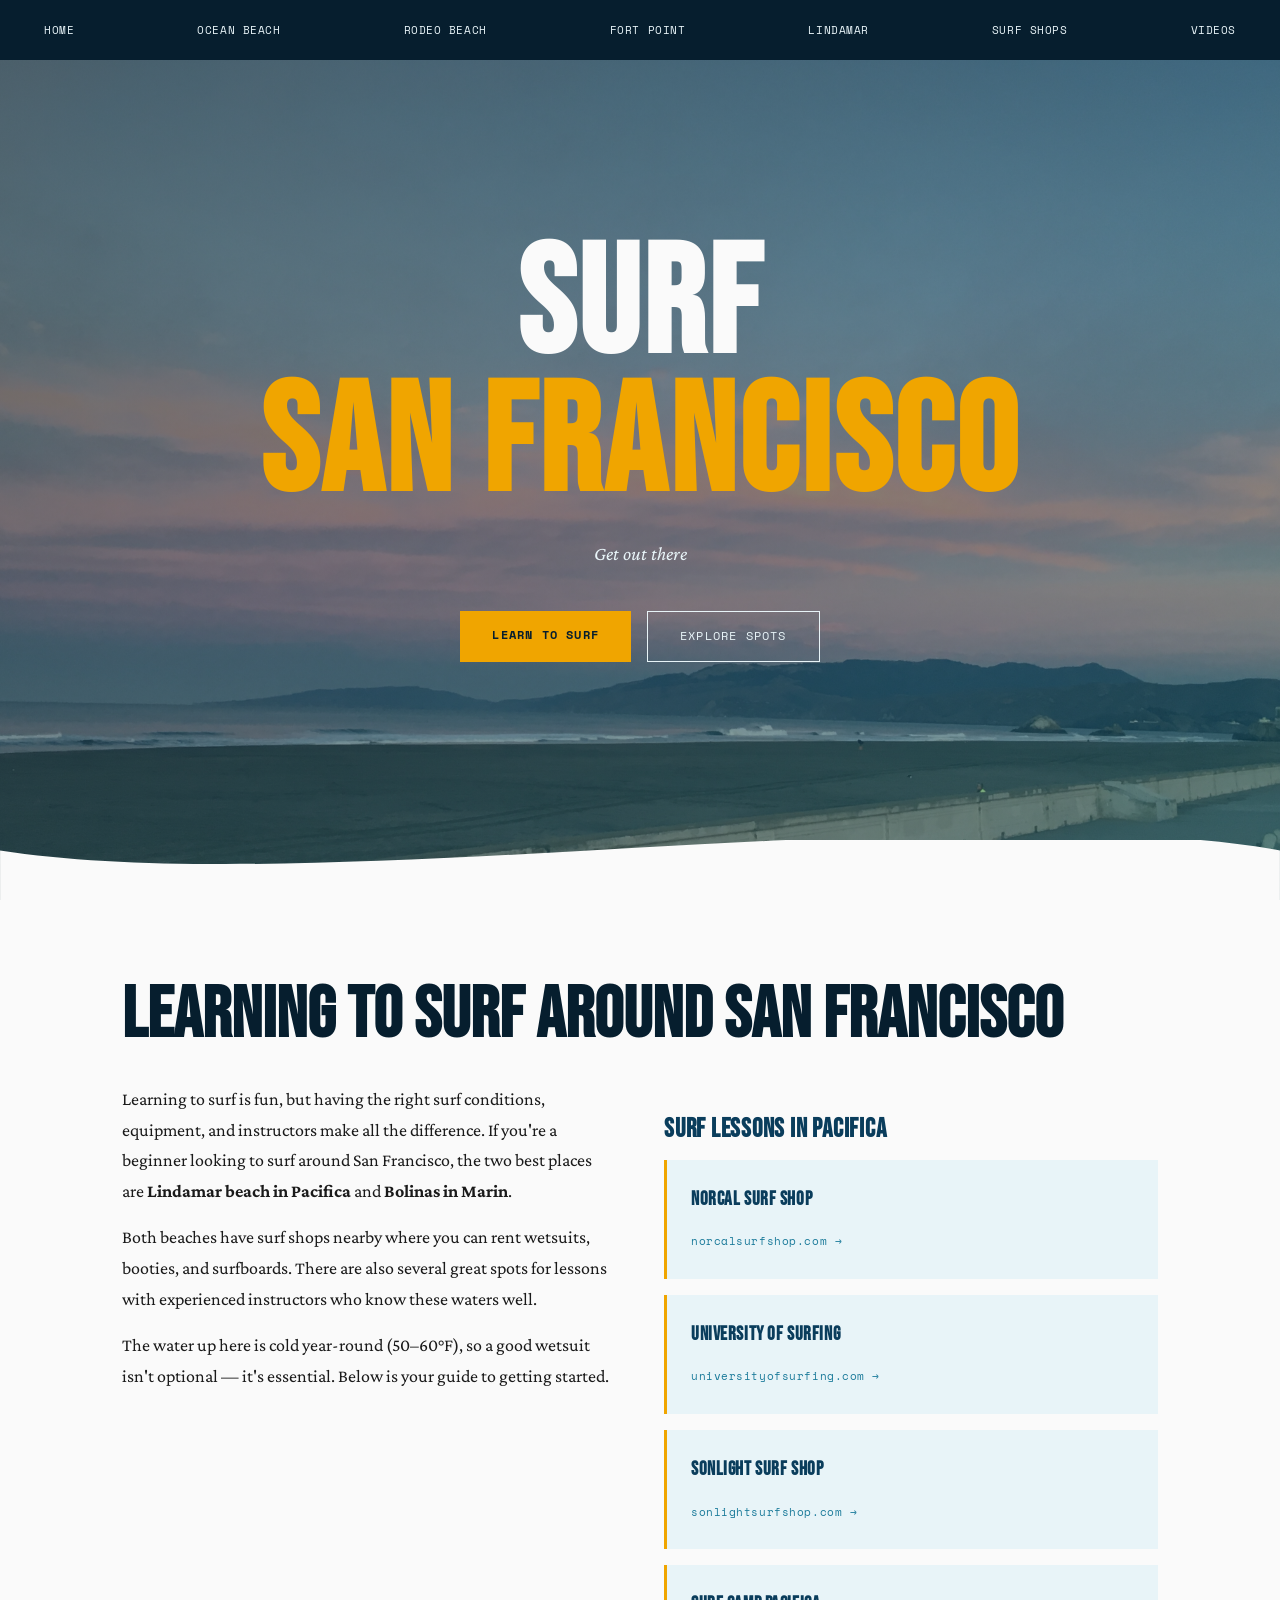
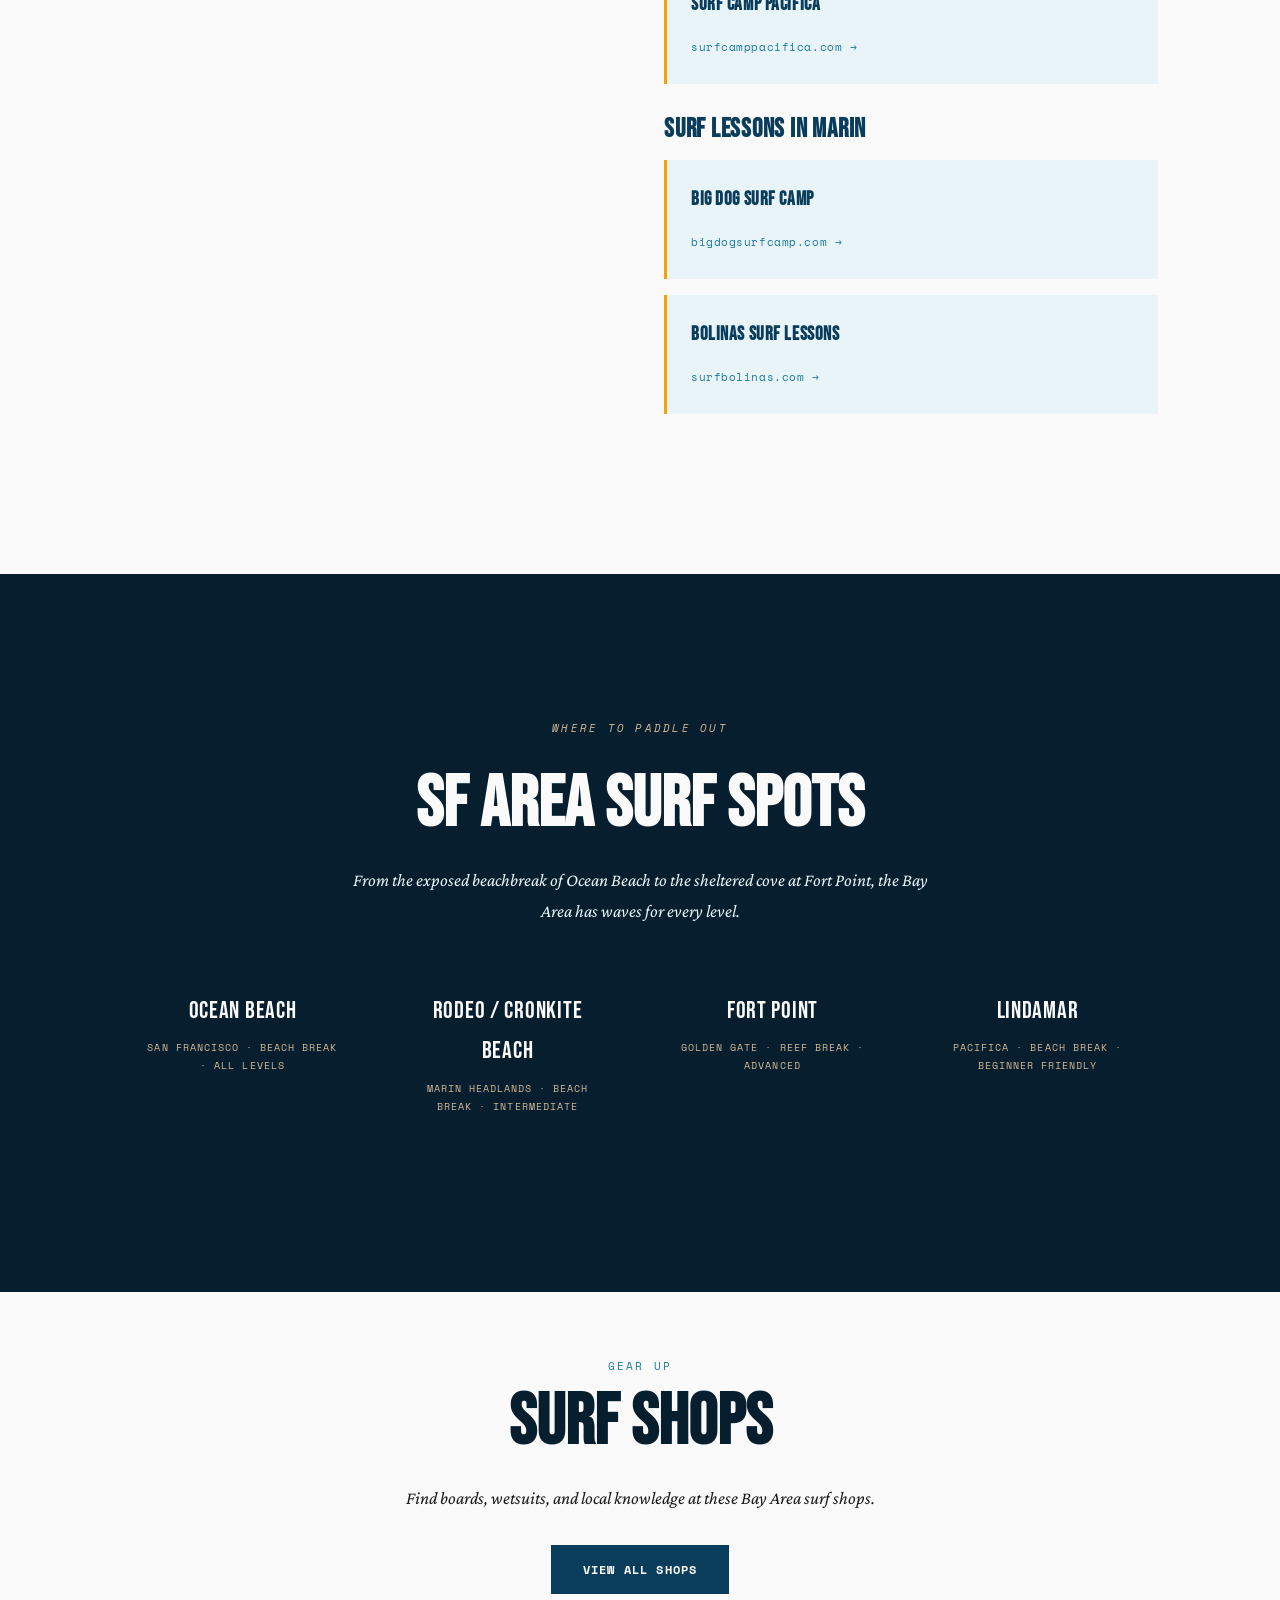
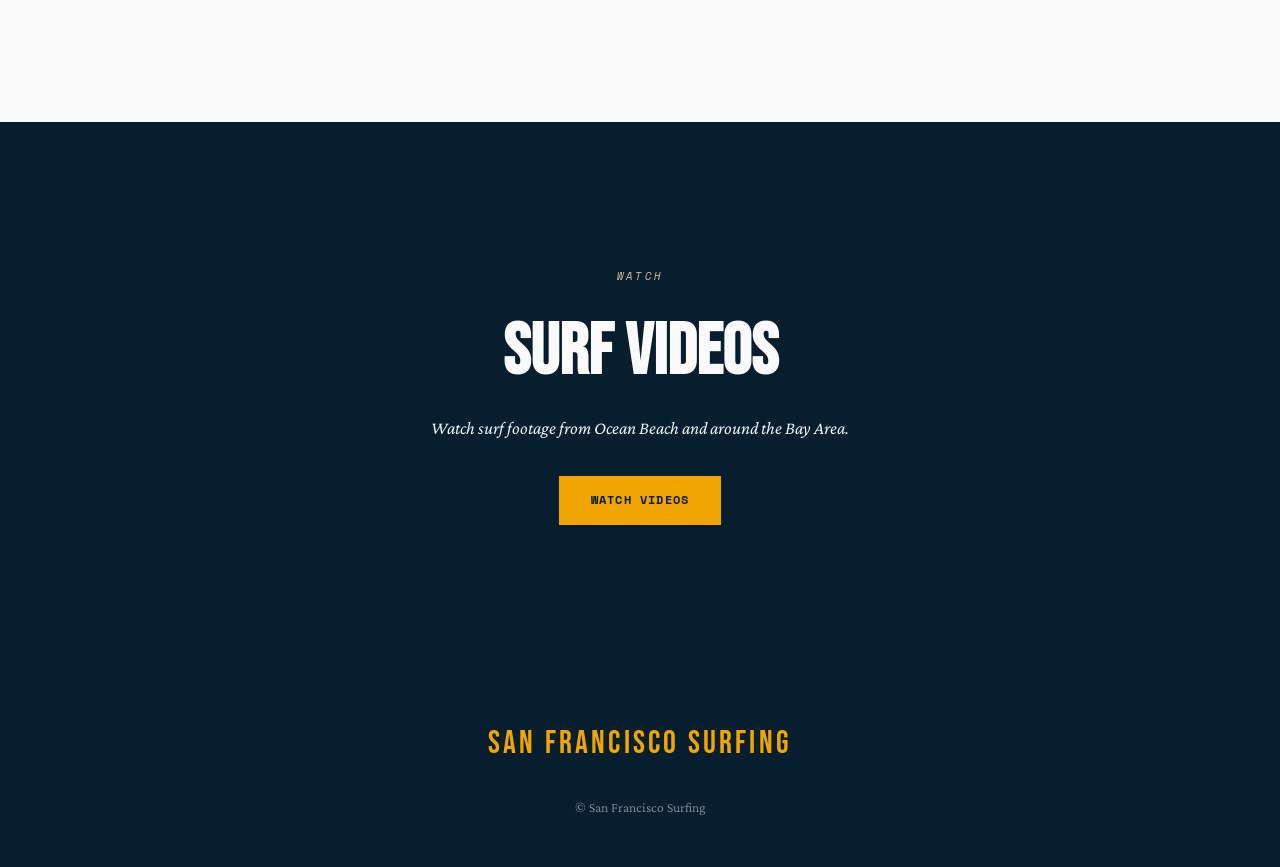
==== index.html @ fac8bc47 "bust cache on layout.js" ====
<!DOCTYPE html>
<html lang="en">
<head>
  <meta charset="UTF-8">
  <meta name="viewport" content="width=device-width, initial-scale=1.0">
  <title>San Francisco Surfing</title>
  <meta name="description" content="Your guide to surfing in and around San Francisco — surf spots, lessons, shops, and more.">
  <link rel="stylesheet" href="css/styles.css">
</head>
<body>

<div id="nav-placeholder"></div>

<!-- HERO -->
<div class="hero">
  <h1>Surf<br><span>San Francisco</span></h1>
  <p>Get out there</p>
  <div class="hero-cta">
    <a href="#learn" class="btn btn-primary">Learn To Surf</a>
    <a href="#spots" class="btn btn-outline">Explore Spots</a>
  </div>
</div>

<!-- LEARN TO SURF -->
<section id="learn">
  <h2>Learning To Surf Around San Francisco</h2>
  <div class="learn-grid">
    <div class="learn-text">
      <p>Learning to surf is fun, but having the right surf conditions, equipment, and instructors make all the difference. If you're a beginner looking to surf around San Francisco, the two best places are <strong>Lindamar beach in Pacifica</strong> and <strong>Bolinas in Marin</strong>.</p>
      <p>Both beaches have surf shops nearby where you can rent wetsuits, booties, and surfboards. There are also several great spots for lessons with experienced instructors who know these waters well.</p>
      <p>The water up here is cold year-round (50–60°F), so a good wetsuit isn't optional — it's essential. Below is your guide to getting started.</p>
    </div>

    <div>
      <h3>Surf Lessons in Pacifica</h3>

      <div class="lesson-block">
        <h3>NorCal Surf Shop</h3>
        <a href="http://norcalsurfshop.com/surf/lessons/" target="_blank">norcalsurfshop.com →</a>
      </div>

      <div class="lesson-block">
        <h3>University of Surfing</h3>
        <a href="http://universityofsurfing.com" target="_blank">universityofsurfing.com →</a>
      </div>

      <div class="lesson-block">
        <h3>Sonlight Surf Shop</h3>
        <a href="http://sonlightsurfshop.com/" target="_blank">sonlightsurfshop.com →</a>
      </div>

      <div class="lesson-block">
        <h3>Surf Camp Pacifica</h3>
        <a href="https://surfcamppacifica.com/" target="_blank">surfcamppacifica.com →</a>
      </div>

      <h3>Surf Lessons in Marin</h3>

      <div class="lesson-block">
        <h3>Big Dog Surf Camp</h3>
        <a href="http://www.bigdogsurfcamp.com/lessons/" target="_blank">bigdogsurfcamp.com →</a>
      </div>

      <div class="lesson-block">
        <h3>Bolinas Surf Lessons</h3>
        <a href="https://www.surfbolinas.com/lessons.html" target="_blank">surfbolinas.com →</a>
      </div>
    </div>
  </div>
</section>

<!-- SURF SPOTS -->
<div class="band" id="spots">
  <section>
    <p class="section-label" style="color: var(--sand);">Where To Paddle Out</p>
    <h2>SF Area Surf Spots</h2>
    <p>From the exposed beachbreak of Ocean Beach to the sheltered cove at Fort Point, the Bay Area has waves for every level.</p>
    <div class="spots-grid">
      <a href="ocean-beach.html" class="spot-card">
        <div class="spot-name">Ocean Beach</div>
        <div class="spot-meta">San Francisco · Beach Break · All Levels</div>
      </a>
      <a href="cronkite-rodeo-beach.html" class="spot-card">
        <div class="spot-name">Rodeo / Cronkite Beach</div>
        <div class="spot-meta">Marin Headlands · Beach Break · Intermediate</div>
      </a>
      <a href="ft-point.html" class="spot-card">
        <div class="spot-name">Fort Point</div>
        <div class="spot-meta">Golden Gate · Reef Break · Advanced</div>
      </a>
      <a href="lindamar.html" class="spot-card">
        <div class="spot-name">Lindamar</div>
        <div class="spot-meta">Pacifica · Beach Break · Beginner Friendly</div>
      </a>
    </div>
  </section>
</div>

<!-- SHOPS CTA -->
<section style="text-align:center; padding: 4rem 2rem;">
  <p class="section-label">Gear Up</p>
  <h2>Surf Shops</h2>
  <p style="max-width: 500px; margin: 0 auto 2rem; font-style: italic;">Find boards, wetsuits, and local knowledge at these Bay Area surf shops.</p>
  <a href="surf-shops.html" class="btn btn-primary" style="background: var(--ocean); color: white;">View All Shops</a>
</section>

<!-- VIDEOS CTA -->
<div class="band">
  <section>
    <p class="section-label" style="color: var(--sand);">Watch</p>
    <h2>Surf Videos</h2>
    <p>Watch surf footage from Ocean Beach and around the Bay Area.</p>
    <a href="videos.html" class="btn btn-primary">Watch Videos</a>
  </section>
</div>

<div id="footer-placeholder"></div>
<script src="js/layout.js?v=3"></script>
</body>
</html>
---- css/styles.css ----
@import url('https://fonts.googleapis.com/css2?family=Bebas+Neue&family=Crimson+Pro:ital,wght@0,300;0,400;1,300;1,400&family=Space+Mono:wght@400;700&display=swap');

:root {
  --ocean: #0a3d5c;
  --deep: #061e2e;
  --wave: #1a7a9a;
  --foam: #e8f4f8;
  --sand: #d4b896;
  --sun: #f0a500;
  --white: #fafafa;
  --text: #1a1a1a;
}

* { margin: 0; padding: 0; box-sizing: border-box; }

html { scroll-behavior: smooth; }

body {
  font-family: 'Crimson Pro', Georgia, serif;
  background: var(--white);
  color: var(--text);
  font-size: 18px;
  line-height: 1.7;
}

/* NAV */
nav {
  position: fixed;
  top: 0; left: 0; right: 0;
  z-index: 100;
  background: var(--deep);
  display: flex;
  align-items: center;
  justify-content: space-between;
  padding: 0 2rem;
  height: 60px;
}

nav .logo {
  text-decoration: none;
  display: flex;
  align-items: center;
}

nav .logo-img {
  height: 40px;
  width: auto;
}

nav ul {
  list-style: none;
  display: flex;
  gap: 0.2rem;
  align-items: center;
}

nav ul li { position: relative; }

nav ul li a {
  font-family: 'Space Mono', monospace;
  font-size: 0.7rem;
  color: var(--foam);
  text-decoration: none;
  padding: 0.4rem 0.7rem;
  letter-spacing: 0.05em;
  text-transform: uppercase;
  transition: color 0.2s;
}

nav ul li a:hover { color: var(--sun); }

/* Dropdown */
nav ul li .dropdown {
  display: none;
  position: absolute;
  top: 100%;
  left: 0;
  background: var(--deep);
  min-width: 200px;
  border-top: 2px solid var(--sun);
  padding: 0.5rem 0;
}

nav ul li:hover .dropdown { display: block; }

nav ul li .dropdown a {
  display: block;
  padding: 0.5rem 1rem;
  white-space: nowrap;
}

/* HERO */
.hero {
  height: 100vh;
  background:
    linear-gradient(160deg, rgba(6,30,46,0.65) 0%, rgba(10,61,92,0.5) 50%, rgba(26,122,154,0.45) 100%),
    url('../images/OB overview/homepage_image.JPG') center 70% / cover no-repeat;
  display: flex;
  flex-direction: column;
  align-items: center;
  justify-content: center;
  text-align: center;
  position: relative;
  overflow: hidden;
}

.hero::before {
  content: '';
  position: absolute;
  bottom: 0; left: 0; right: 0;
  height: 60px;
  background: url("data:image/svg+xml,%3Csvg xmlns='http://www.w3.org/2000/svg' viewBox='0 0 1440 120'%3E%3Cpath fill='%23fafafa' d='M0,64 C360,120 1080,0 1440,64 L1440,120 L0,120 Z'/%3E%3C/svg%3E") no-repeat bottom;
  background-size: cover;
}

.hero-tag {
  font-family: 'Space Mono', monospace;
  font-size: 0.75rem;
  color: var(--sun);
  letter-spacing: 0.2em;
  text-transform: uppercase;
  margin-bottom: 1.5rem;
  opacity: 0;
  animation: fadeUp 0.8s 0.2s forwards;
}

.hero h1 {
  font-family: 'Bebas Neue', sans-serif;
  font-size: clamp(4rem, 12vw, 10rem);
  color: var(--white);
  line-height: 0.9;
  letter-spacing: 0.02em;
  opacity: 0;
  animation: fadeUp 0.8s 0.4s forwards;
}

.hero h1 span { color: var(--sun); }

.hero p {
  font-size: 1.2rem;
  color: var(--foam);
  max-width: 500px;
  margin: 1.5rem auto 2.5rem;
  font-style: italic;
  opacity: 0;
  animation: fadeUp 0.8s 0.6s forwards;
}

.hero-cta {
  display: flex;
  gap: 1rem;
  opacity: 0;
  animation: fadeUp 0.8s 0.8s forwards;
}

.btn {
  font-family: 'Space Mono', monospace;
  font-size: 0.75rem;
  letter-spacing: 0.1em;
  text-transform: uppercase;
  padding: 0.9rem 2rem;
  text-decoration: none;
  transition: all 0.2s;
  display: inline-block;
}

.btn-primary {
  background: var(--sun);
  color: var(--deep);
  font-weight: 700;
}
.btn-primary:hover { background: var(--white); }

.btn-outline {
  border: 1px solid var(--foam);
  color: var(--foam);
}
.btn-outline:hover { background: rgba(255,255,255,0.1); }

@keyframes fadeUp {
  from { opacity: 0; transform: translateY(20px); }
  to { opacity: 1; transform: translateY(0); }
}

/* SECTIONS */
section {
  padding: 5rem 2rem;
  max-width: 1100px;
  margin: 0 auto;
}

.section-label {
  font-family: 'Space Mono', monospace;
  font-size: 0.7rem;
  letter-spacing: 0.2em;
  text-transform: uppercase;
  color: var(--wave);
  margin-bottom: 0.75rem;
}

h2 {
  font-family: 'Bebas Neue', sans-serif;
  font-size: clamp(2.5rem, 6vw, 4.5rem);
  color: var(--deep);
  line-height: 1;
  margin-bottom: 1.5rem;
}

h3 {
  font-family: 'Bebas Neue', sans-serif;
  font-size: 1.6rem;
  color: var(--ocean);
  letter-spacing: 0.03em;
  margin: 1.5rem 0 0.5rem;
}

/* LEARN GRID */
.learn-grid {
  display: grid;
  grid-template-columns: 1fr 1fr;
  gap: 3rem;
  align-items: start;
  margin-top: 2rem;
}

.learn-text p { margin-bottom: 1rem; }

.lesson-block {
  background: var(--foam);
  border-left: 3px solid var(--sun);
  padding: 1.5rem;
  margin-bottom: 1rem;
}

.lesson-block h3 { margin-top: 0; font-size: 1.2rem; }

.lesson-block a {
  font-family: 'Space Mono', monospace;
  font-size: 0.7rem;
  color: var(--wave);
  text-decoration: none;
  letter-spacing: 0.05em;
}
.lesson-block a:hover { color: var(--sun); }

/* SPOT CARDS */
.spots-grid {
  display: grid;
  grid-template-columns: repeat(auto-fit, minmax(220px, 1fr));
  gap: 1.5rem;
  margin-top: 2rem;
}

.spot-card {
  display: block;
  text-decoration: none;
  background: var(--deep);
  color: var(--foam);
  padding: 2rem 1.5rem;
  position: relative;
  overflow: hidden;
  transition: transform 0.2s;
}

.spot-card::before {
  content: '';
  position: absolute;
  bottom: 0; left: 0; right: 0;
  height: 3px;
  background: var(--sun);
  transform: scaleX(0);
  transition: transform 0.3s;
}
.spot-card:hover::before { transform: scaleX(1); }
.spot-card:hover { transform: translateY(-4px); }

.spot-card .spot-name {
  font-family: 'Bebas Neue', sans-serif;
  font-size: 1.5rem;
  letter-spacing: 0.03em;
  color: var(--white);
}

.spot-card .spot-meta {
  font-family: 'Space Mono', monospace;
  font-size: 0.65rem;
  color: var(--sand);
  letter-spacing: 0.1em;
  text-transform: uppercase;
  margin-top: 0.5rem;
}

/* FULL-WIDTH BAND */
.band {
  background: var(--deep);
  padding: 4rem 2rem;
  text-align: center;
  color: var(--foam);
  margin: 4rem 0 0;
}

.band h2 { color: var(--white); }
.band p { max-width: 600px; margin: 0 auto 2rem; font-style: italic; }

/* PAGE HERO (inner pages) */
.page-hero {
  padding-top: 60px;
  background: linear-gradient(135deg, var(--deep), var(--ocean));
  padding-bottom: 3rem;
  text-align: center;
  color: var(--white);
}

.page-hero h1 {
  font-family: 'Bebas Neue', sans-serif;
  font-size: clamp(3rem, 8vw, 6rem);
  letter-spacing: 0.04em;
  padding-top: 3rem;
}

.page-hero .subtitle {
  font-style: italic;
  color: var(--foam);
  font-size: 1.1rem;
  margin-top: 0.5rem;
}

/* CONTENT PAGE */
.content-page {
  max-width: 820px;
  margin: 0 auto;
  padding: 4rem 2rem;
}

.content-page p { margin-bottom: 1.2rem; }

.info-table {
  width: 100%;
  border-collapse: collapse;
  margin: 2rem 0;
  font-family: 'Space Mono', monospace;
  font-size: 0.8rem;
}

.info-table th {
  background: var(--deep);
  color: var(--foam);
  padding: 0.75rem 1rem;
  text-align: left;
  letter-spacing: 0.08em;
}

.info-table td {
  padding: 0.75rem 1rem;
  border-bottom: 1px solid var(--foam);
}

.info-table tr:nth-child(even) td { background: var(--foam); }

/* SHOP CARDS */
.shop-grid {
  display: grid;
  grid-template-columns: repeat(auto-fit, minmax(280px, 1fr));
  gap: 1.5rem;
  margin-top: 2rem;
}

.shop-card {
  border: 1px solid var(--foam);
  padding: 1.5rem;
  transition: border-color 0.2s;
}
.shop-card:hover { border-color: var(--wave); }

.shop-card h3 { font-size: 1.2rem; margin-top: 0; }
.shop-card a {
  font-family: 'Space Mono', monospace;
  font-size: 0.7rem;
  color: var(--wave);
  text-decoration: none;
  letter-spacing: 0.05em;
}
.shop-card a:hover { color: var(--sun); }

/* VIDEO GRID */
.video-grid {
  display: grid;
  grid-template-columns: repeat(auto-fit, minmax(320px, 1fr));
  gap: 1.5rem;
  margin-top: 2rem;
}

.video-embed {
  aspect-ratio: 16/9;
  background: var(--deep);
  width: 100%;
}
.video-embed iframe { width: 100%; height: 100%; border: none; }

/* FOOTER */
footer {
  background: var(--deep);
  color: var(--foam);
  padding: 3rem 2rem;
  text-align: center;
}

footer .footer-logo {
  font-family: 'Bebas Neue', sans-serif;
  font-size: 2rem;
  color: var(--sun);
  letter-spacing: 0.1em;
  margin-bottom: 1rem;
}

footer nav a {
  font-family: 'Space Mono', monospace;
  font-size: 0.7rem;
  color: var(--foam);
  text-decoration: none;
  margin: 0 0.75rem;
  letter-spacing: 0.05em;
  text-transform: uppercase;
}
footer nav a:hover { color: var(--sun); }

footer p {
  font-size: 0.85rem;
  color: rgba(232,244,248,0.5);
  margin-top: 1.5rem;
}

/* BACK LINK */
.back-link {
  font-family: 'Space Mono', monospace;
  font-size: 0.7rem;
  color: var(--wave);
  text-decoration: none;
  letter-spacing: 0.08em;
  display: inline-block;
  margin-bottom: 2rem;
}
.back-link:hover { color: var(--sun); }
.back-link::before { content: '← '; }

/* MOBILE */
@media (max-width: 768px) {
  nav ul { display: none; }
  .learn-grid { grid-template-columns: 1fr; }
  .hero h1 { font-size: 4.5rem; }
}
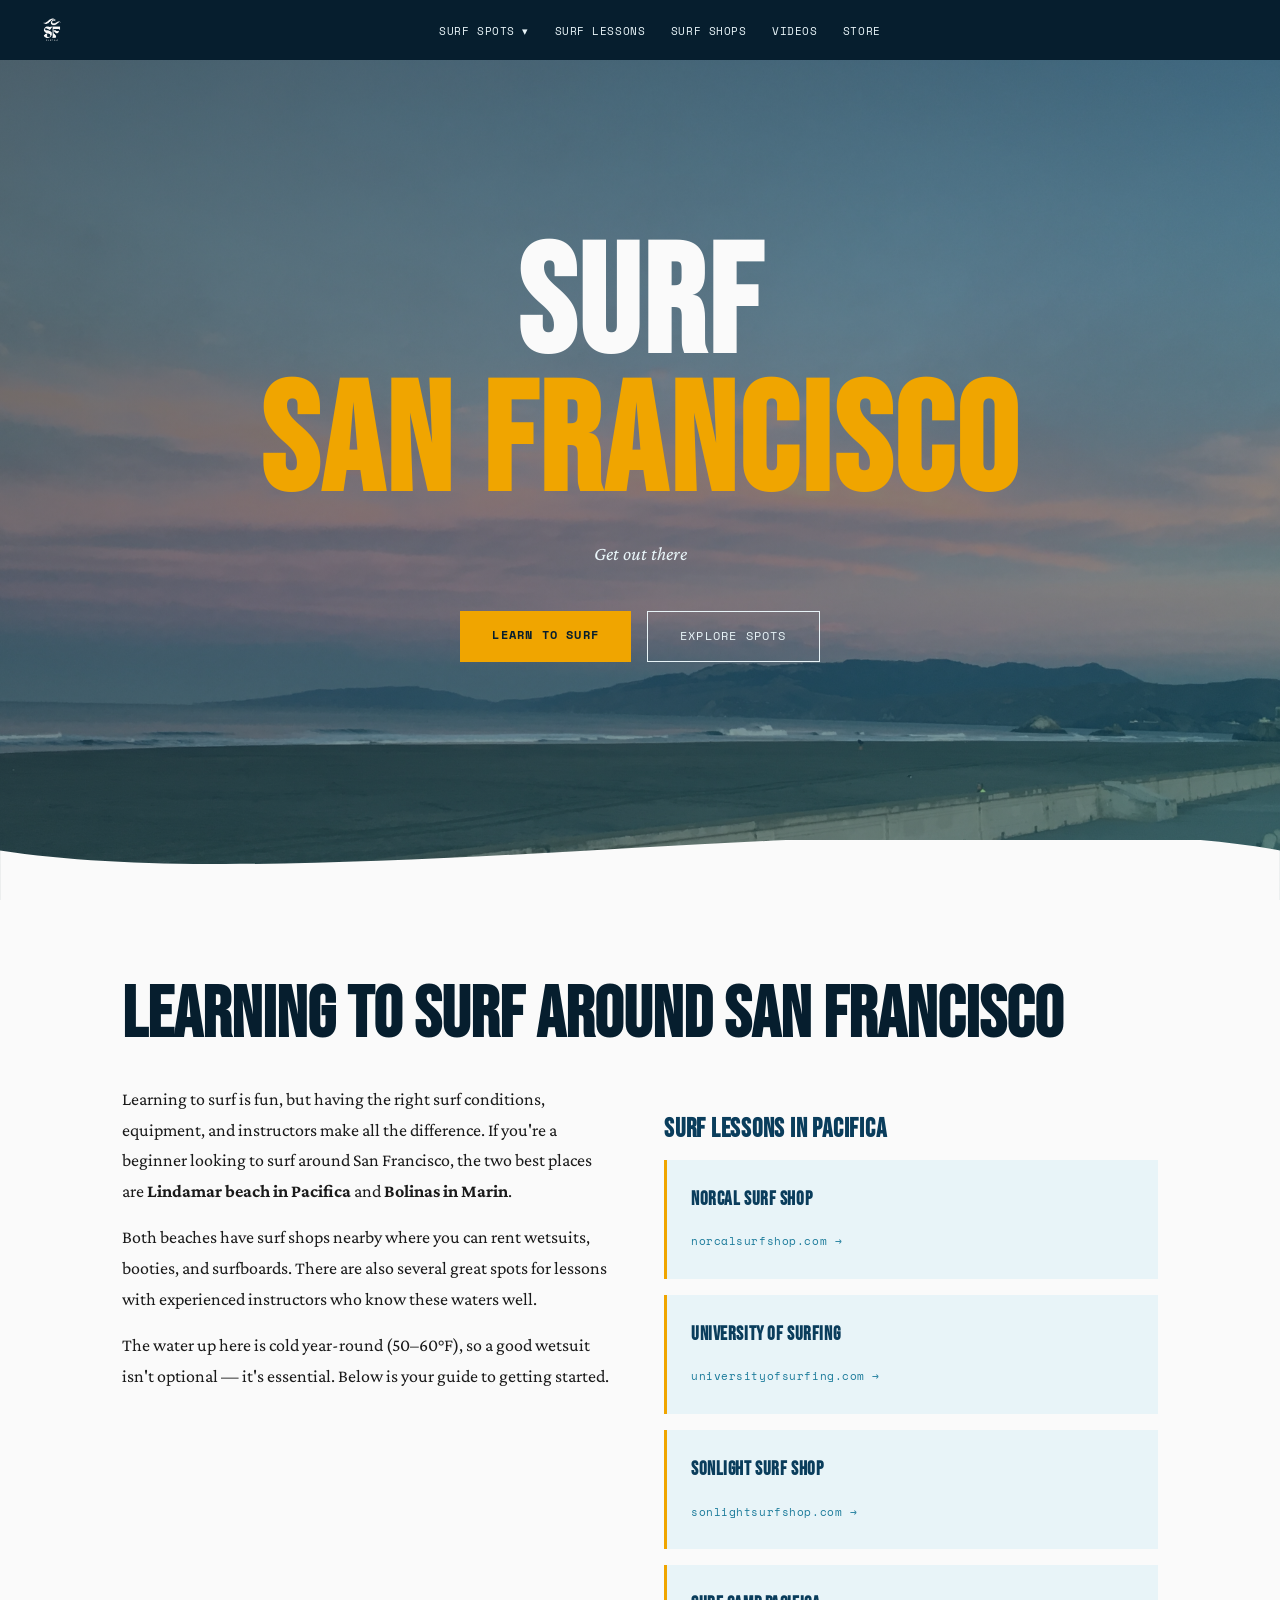
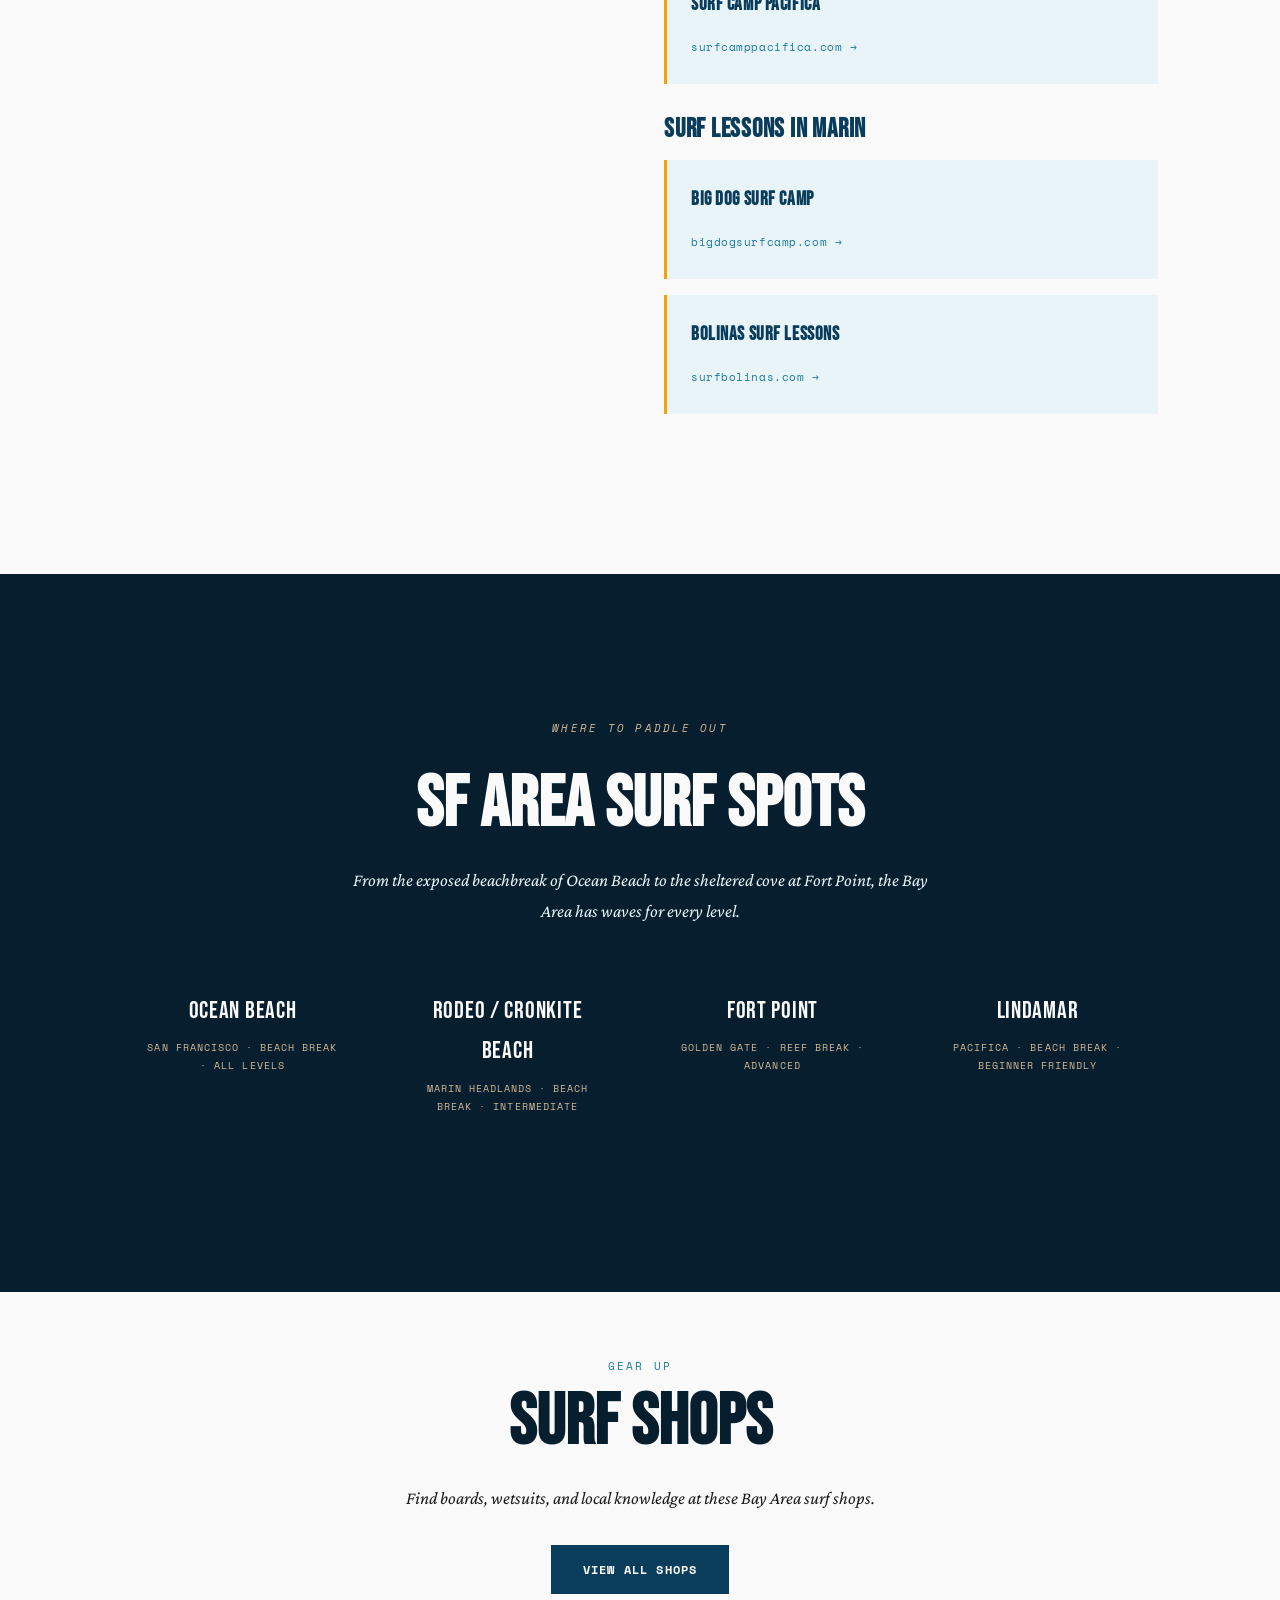
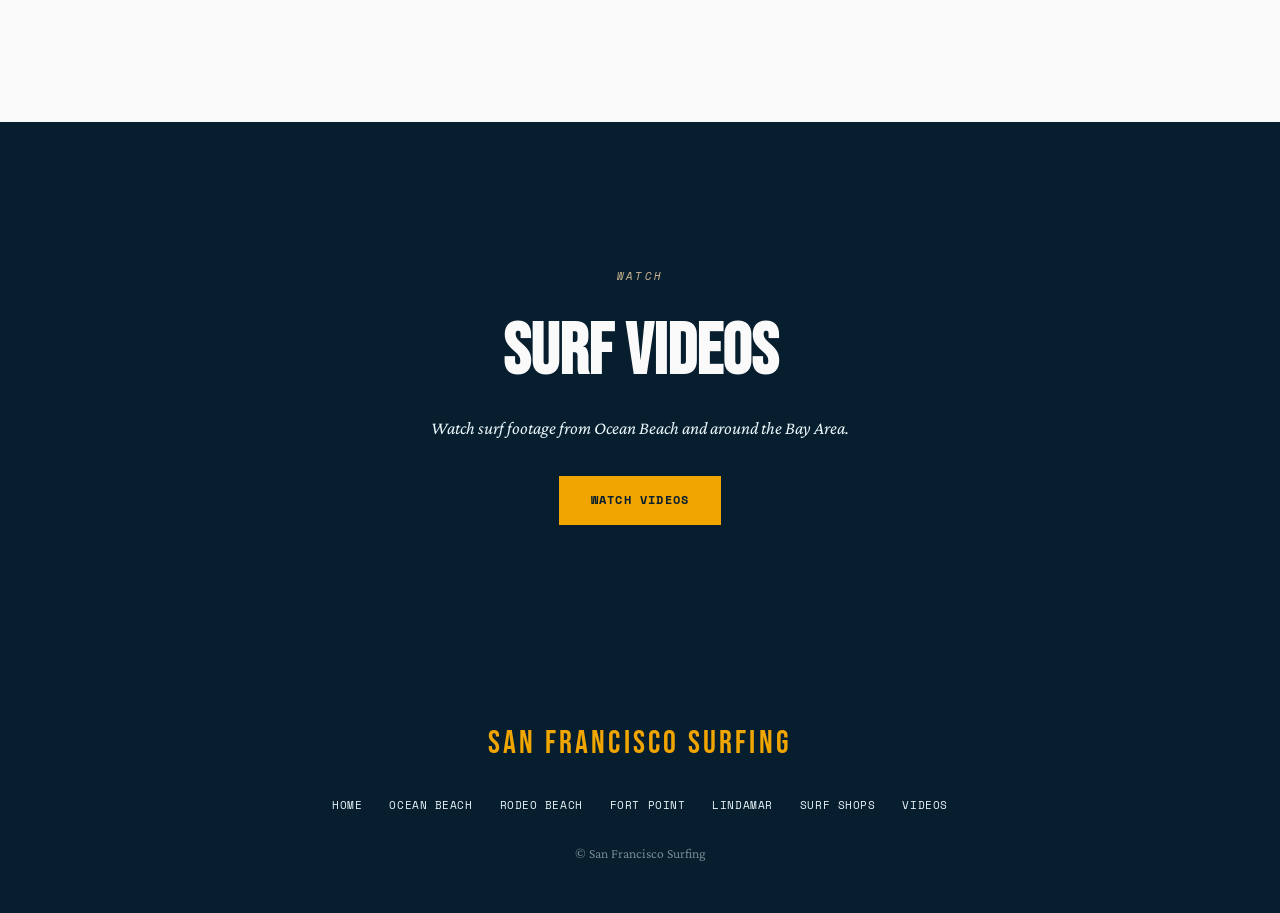
==== commit c2be8366: "updated favicon" ====
--- a/index.html
+++ b/index.html
@@ -5,7 +5,8 @@
   <meta name="viewport" content="width=device-width, initial-scale=1.0">
   <title>San Francisco Surfing</title>
   <meta name="description" content="Your guide to surfing in and around San Francisco — surf spots, lessons, shops, and more.">
-  <link rel="stylesheet" href="css/styles.css">
+  <link rel="icon" type="image/png" href="images/logo/SF Logo black.png">
+  <link rel="stylesheet" href="css/styles.css?v=2">
 </head>
 <body>
 
@@ -115,6 +116,6 @@
 </div>
 
 <div id="footer-placeholder"></div>
-<script src="js/layout.js?v=3"></script>
+<script src="js/layout.js"></script>
 </body>
 </html>
--- a/css/styles.css
+++ b/css/styles.css
@@ -24,39 +24,40 @@
 }
 
 /* NAV */
-nav {
+#nav-placeholder nav {
   position: fixed;
   top: 0; left: 0; right: 0;
   z-index: 100;
   background: var(--deep);
+  display: grid;
+  grid-template-columns: auto 1fr;
+  align-items: center;
+  padding: 0 2rem;
+  height: 60px;
+}
+
+#nav-placeholder nav .logo {
+  text-decoration: none;
   display: flex;
   align-items: center;
-  justify-content: space-between;
-  padding: 0 2rem;
-  height: 60px;
-}
-
-nav .logo {
-  text-decoration: none;
-  display: flex;
-  align-items: center;
-}
-
-nav .logo-img {
+}
+
+#nav-placeholder nav .logo-img {
   height: 40px;
   width: auto;
 }
 
-nav ul {
+#nav-placeholder nav ul {
   list-style: none;
   display: flex;
   gap: 0.2rem;
   align-items: center;
-}
-
-nav ul li { position: relative; }
-
-nav ul li a {
+  justify-content: center;
+}
+
+#nav-placeholder nav ul li { position: relative; }
+
+#nav-placeholder nav ul li a {
   font-family: 'Space Mono', monospace;
   font-size: 0.7rem;
   color: var(--foam);
@@ -67,10 +68,10 @@
   transition: color 0.2s;
 }
 
-nav ul li a:hover { color: var(--sun); }
+#nav-placeholder nav ul li a:hover { color: var(--sun); }
 
 /* Dropdown */
-nav ul li .dropdown {
+#nav-placeholder nav ul li .dropdown {
   display: none;
   position: absolute;
   top: 100%;
@@ -81,9 +82,9 @@
   padding: 0.5rem 0;
 }
 
-nav ul li:hover .dropdown { display: block; }
-
-nav ul li .dropdown a {
+#nav-placeholder nav ul li:hover .dropdown { display: block; }
+
+#nav-placeholder nav ul li .dropdown a {
   display: block;
   padding: 0.5rem 1rem;
   white-space: nowrap;
@@ -413,6 +414,10 @@
   margin-bottom: 1rem;
 }
 
+footer nav {
+  position: static;
+}
+
 footer nav a {
   font-family: 'Space Mono', monospace;
   font-size: 0.7rem;
@@ -445,7 +450,7 @@
 
 /* MOBILE */
 @media (max-width: 768px) {
-  nav ul { display: none; }
+  #nav-placeholder nav ul { display: none; }
   .learn-grid { grid-template-columns: 1fr; }
   .hero h1 { font-size: 4.5rem; }
 }
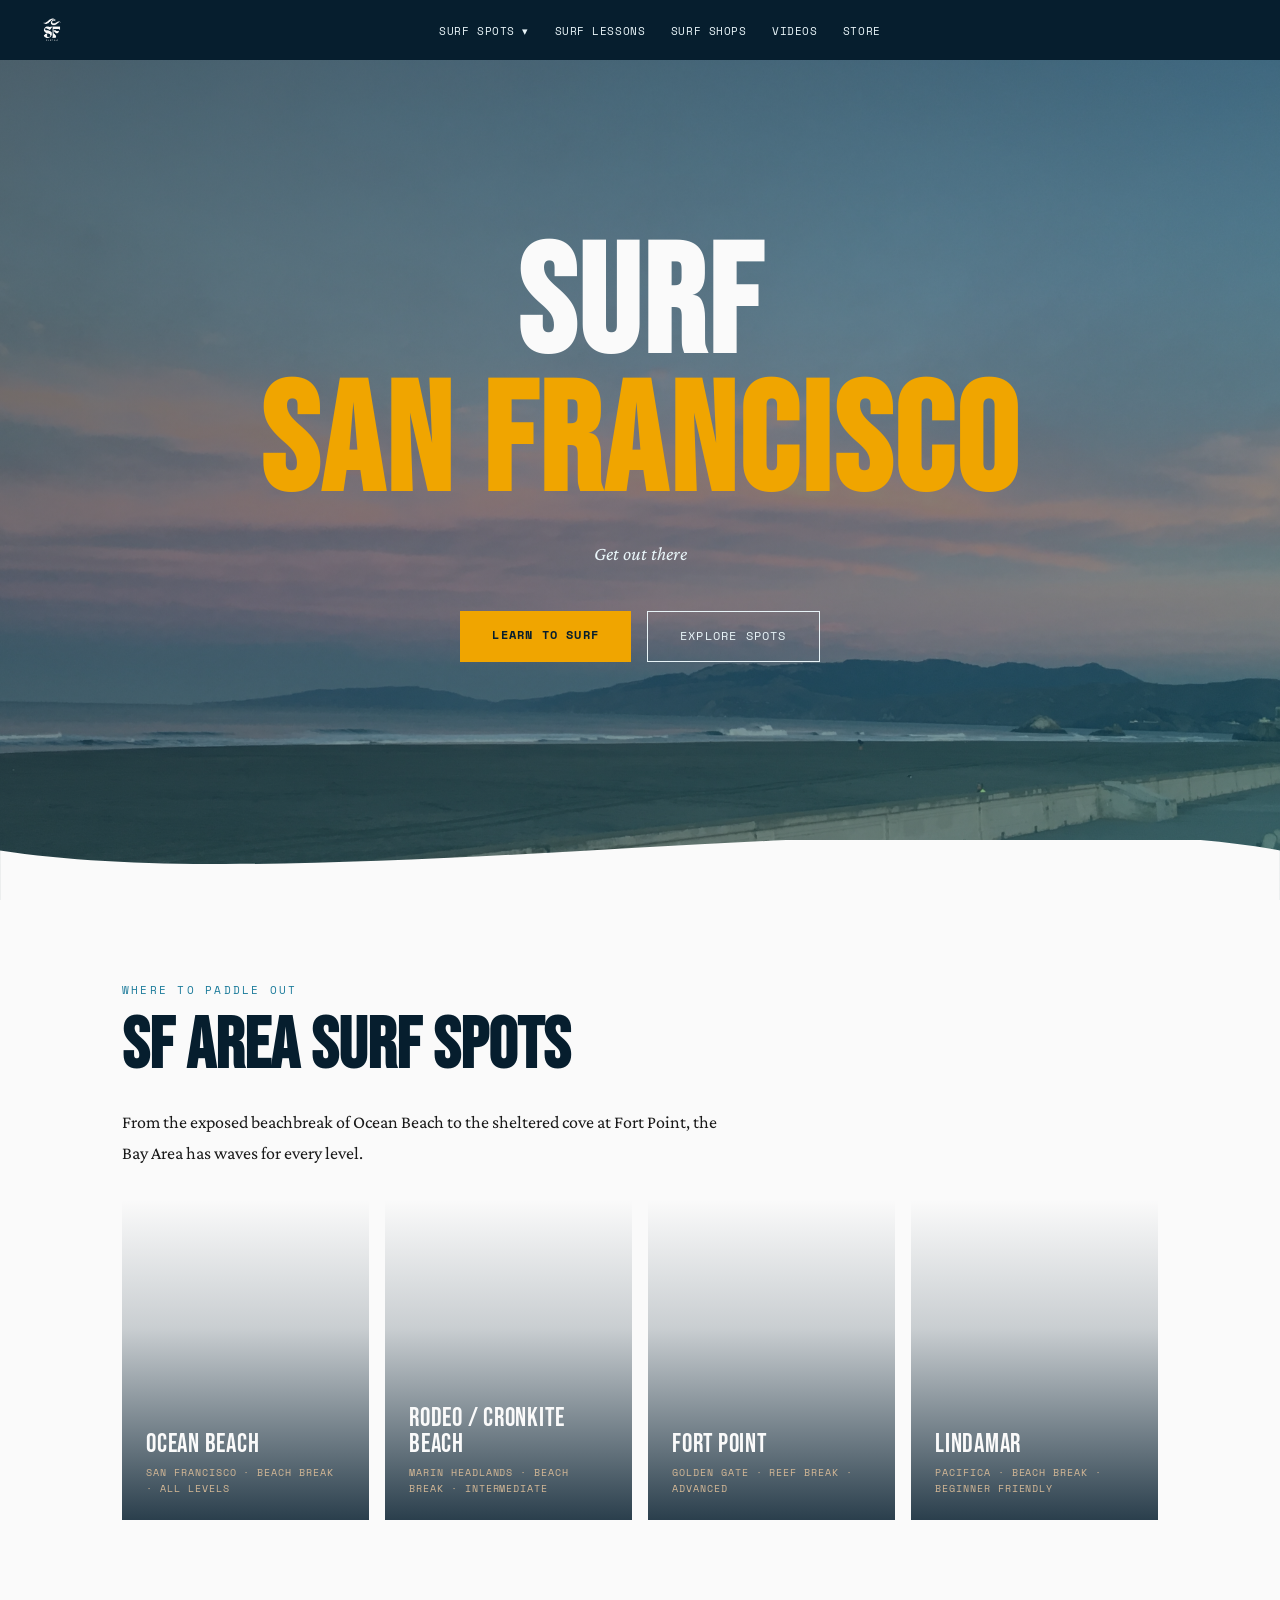
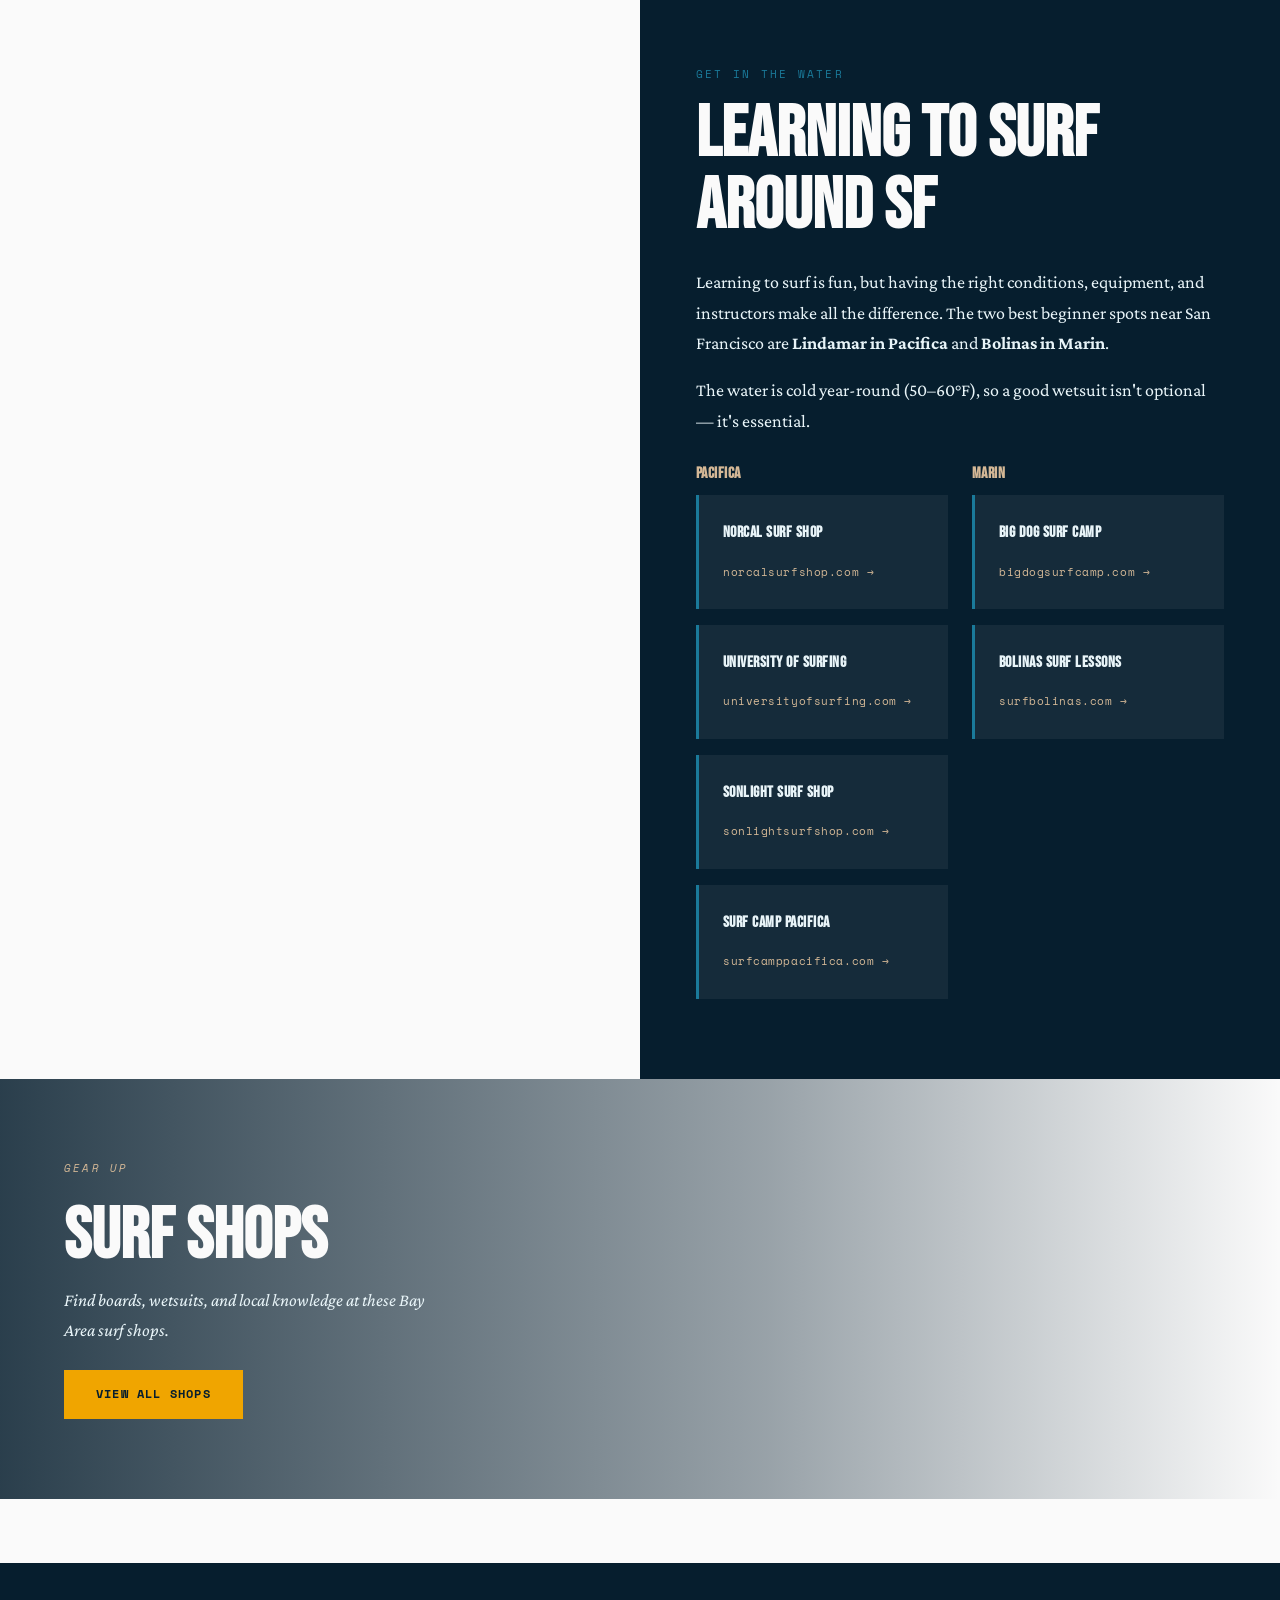
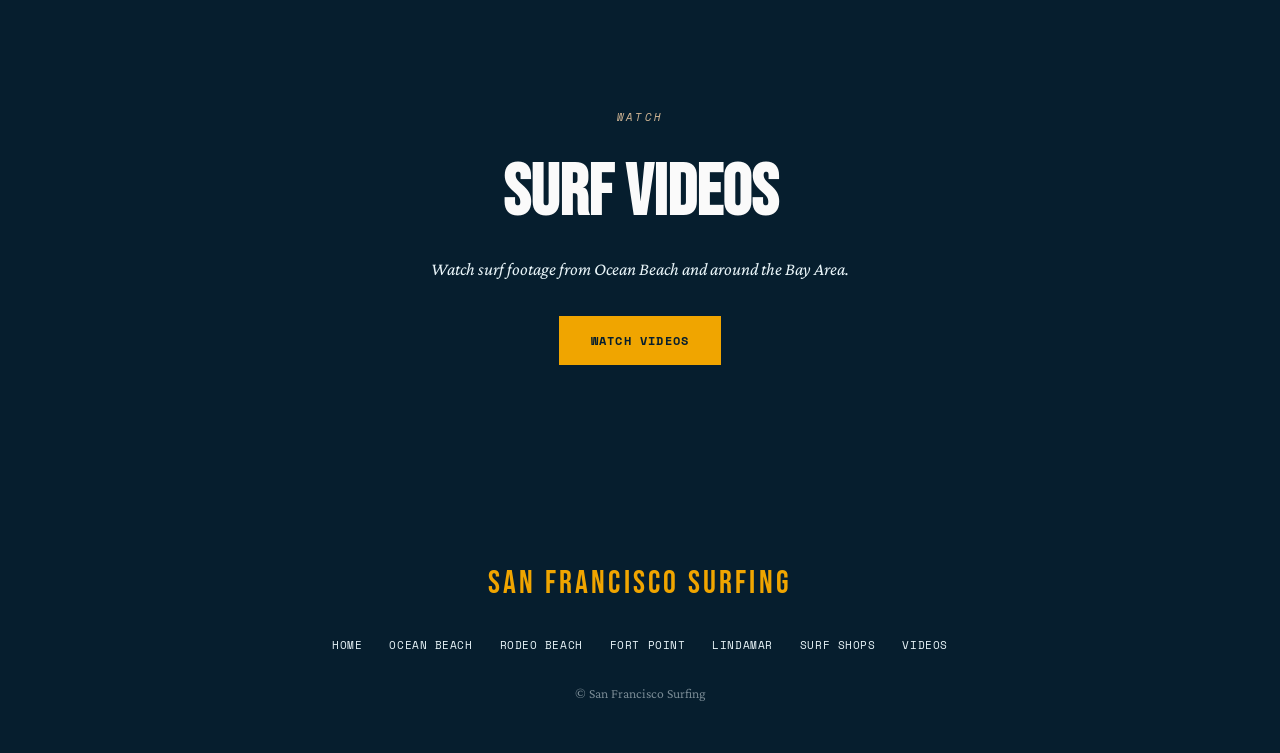
==== commit 62e88860: "new homepage" ====
--- a/index.html
+++ b/index.html
@@ -22,88 +22,92 @@
   </div>
 </div>
 
+<!-- SURF SPOTS -->
+<section id="spots">
+  <p class="section-label">Where To Paddle Out</p>
+  <h2>SF Area Surf Spots</h2>
+  <p style="max-width: 600px; margin-bottom: 2rem;">From the exposed beachbreak of Ocean Beach to the sheltered cove at Fort Point, the Bay Area has waves for every level.</p>
+  <div class="spots-grid-photo">
+    <a href="ocean-beach.html" class="spot-card-photo" style="background-image: url('images/OB - Sloat - 10-17-18/DSC00100.JPG')">
+      <div class="spot-card-photo-inner">
+        <div class="spot-name">Ocean Beach</div>
+        <div class="spot-meta">San Francisco · Beach Break · All Levels</div>
+      </div>
+    </a>
+    <a href="cronkite-rodeo-beach.html" class="spot-card-photo" style="background-image: url('images/OB - 10-25-10-26 (Kellys)/DSC00404.JPG')">
+      <div class="spot-card-photo-inner">
+        <div class="spot-name">Rodeo / Cronkite Beach</div>
+        <div class="spot-meta">Marin Headlands · Beach Break · Intermediate</div>
+      </div>
+    </a>
+    <a href="ft-point.html" class="spot-card-photo" style="background-image: url('images/OB - 10-25-10-26 (Kellys)/DSC00530.JPG')">
+      <div class="spot-card-photo-inner">
+        <div class="spot-name">Fort Point</div>
+        <div class="spot-meta">Golden Gate · Reef Break · Advanced</div>
+      </div>
+    </a>
+    <a href="lindamar.html" class="spot-card-photo" style="background-image: url('images/OB - 11-15-18 - Pacheco/DSC00780.JPG')">
+      <div class="spot-card-photo-inner">
+        <div class="spot-name">Lindamar</div>
+        <div class="spot-meta">Pacifica · Beach Break · Beginner Friendly</div>
+      </div>
+    </a>
+  </div>
+</section>
+
 <!-- LEARN TO SURF -->
-<section id="learn">
-  <h2>Learning To Surf Around San Francisco</h2>
-  <div class="learn-grid">
-    <div class="learn-text">
-      <p>Learning to surf is fun, but having the right surf conditions, equipment, and instructors make all the difference. If you're a beginner looking to surf around San Francisco, the two best places are <strong>Lindamar beach in Pacifica</strong> and <strong>Bolinas in Marin</strong>.</p>
-      <p>Both beaches have surf shops nearby where you can rent wetsuits, booties, and surfboards. There are also several great spots for lessons with experienced instructors who know these waters well.</p>
-      <p>The water up here is cold year-round (50–60°F), so a good wetsuit isn't optional — it's essential. Below is your guide to getting started.</p>
-    </div>
+<div class="learn-visual" id="learn">
+  <div class="learn-visual-photo" style="background-image: url('images/OB - Sloat - 10-17-18/DSC00245.JPG')"></div>
+  <div class="learn-visual-content">
+    <p class="section-label">Get In The Water</p>
+    <h2>Learning To Surf Around SF</h2>
+    <p>Learning to surf is fun, but having the right conditions, equipment, and instructors make all the difference. The two best beginner spots near San Francisco are <strong>Lindamar in Pacifica</strong> and <strong>Bolinas in Marin</strong>.</p>
+    <p>The water is cold year-round (50–60°F), so a good wetsuit isn't optional — it's essential.</p>
 
-    <div>
-      <h3>Surf Lessons in Pacifica</h3>
-
-      <div class="lesson-block">
-        <h3>NorCal Surf Shop</h3>
-        <a href="http://norcalsurfshop.com/surf/lessons/" target="_blank">norcalsurfshop.com →</a>
+    <div class="lesson-columns">
+      <div>
+        <h3>Pacifica</h3>
+        <div class="lesson-block">
+          <h3>NorCal Surf Shop</h3>
+          <a href="http://norcalsurfshop.com/surf/lessons/" target="_blank">norcalsurfshop.com →</a>
+        </div>
+        <div class="lesson-block">
+          <h3>University of Surfing</h3>
+          <a href="http://universityofsurfing.com" target="_blank">universityofsurfing.com →</a>
+        </div>
+        <div class="lesson-block">
+          <h3>Sonlight Surf Shop</h3>
+          <a href="http://sonlightsurfshop.com/" target="_blank">sonlightsurfshop.com →</a>
+        </div>
+        <div class="lesson-block">
+          <h3>Surf Camp Pacifica</h3>
+          <a href="https://surfcamppacifica.com/" target="_blank">surfcamppacifica.com →</a>
+        </div>
       </div>
-
-      <div class="lesson-block">
-        <h3>University of Surfing</h3>
-        <a href="http://universityofsurfing.com" target="_blank">universityofsurfing.com →</a>
-      </div>
-
-      <div class="lesson-block">
-        <h3>Sonlight Surf Shop</h3>
-        <a href="http://sonlightsurfshop.com/" target="_blank">sonlightsurfshop.com →</a>
-      </div>
-
-      <div class="lesson-block">
-        <h3>Surf Camp Pacifica</h3>
-        <a href="https://surfcamppacifica.com/" target="_blank">surfcamppacifica.com →</a>
-      </div>
-
-      <h3>Surf Lessons in Marin</h3>
-
-      <div class="lesson-block">
-        <h3>Big Dog Surf Camp</h3>
-        <a href="http://www.bigdogsurfcamp.com/lessons/" target="_blank">bigdogsurfcamp.com →</a>
-      </div>
-
-      <div class="lesson-block">
-        <h3>Bolinas Surf Lessons</h3>
-        <a href="https://www.surfbolinas.com/lessons.html" target="_blank">surfbolinas.com →</a>
+      <div>
+        <h3>Marin</h3>
+        <div class="lesson-block">
+          <h3>Big Dog Surf Camp</h3>
+          <a href="http://www.bigdogsurfcamp.com/lessons/" target="_blank">bigdogsurfcamp.com →</a>
+        </div>
+        <div class="lesson-block">
+          <h3>Bolinas Surf Lessons</h3>
+          <a href="https://www.surfbolinas.com/lessons.html" target="_blank">surfbolinas.com →</a>
+        </div>
       </div>
     </div>
   </div>
-</section>
-
-<!-- SURF SPOTS -->
-<div class="band" id="spots">
-  <section>
-    <p class="section-label" style="color: var(--sand);">Where To Paddle Out</p>
-    <h2>SF Area Surf Spots</h2>
-    <p>From the exposed beachbreak of Ocean Beach to the sheltered cove at Fort Point, the Bay Area has waves for every level.</p>
-    <div class="spots-grid">
-      <a href="ocean-beach.html" class="spot-card">
-        <div class="spot-name">Ocean Beach</div>
-        <div class="spot-meta">San Francisco · Beach Break · All Levels</div>
-      </a>
-      <a href="cronkite-rodeo-beach.html" class="spot-card">
-        <div class="spot-name">Rodeo / Cronkite Beach</div>
-        <div class="spot-meta">Marin Headlands · Beach Break · Intermediate</div>
-      </a>
-      <a href="ft-point.html" class="spot-card">
-        <div class="spot-name">Fort Point</div>
-        <div class="spot-meta">Golden Gate · Reef Break · Advanced</div>
-      </a>
-      <a href="lindamar.html" class="spot-card">
-        <div class="spot-name">Lindamar</div>
-        <div class="spot-meta">Pacifica · Beach Break · Beginner Friendly</div>
-      </a>
-    </div>
-  </section>
 </div>
 
 <!-- SHOPS CTA -->
-<section style="text-align:center; padding: 4rem 2rem;">
-  <p class="section-label">Gear Up</p>
-  <h2>Surf Shops</h2>
-  <p style="max-width: 500px; margin: 0 auto 2rem; font-style: italic;">Find boards, wetsuits, and local knowledge at these Bay Area surf shops.</p>
-  <a href="surf-shops.html" class="btn btn-primary" style="background: var(--ocean); color: white;">View All Shops</a>
-</section>
+<div class="photo-cta" style="background-image: url('images/OB - 10-25-10-26 (Kellys)/DSC00488.JPG')">
+  <div class="photo-cta-inner">
+    <p class="section-label" style="color: var(--sand);">Gear Up</p>
+    <h2>Surf Shops</h2>
+    <p>Find boards, wetsuits, and local knowledge at these Bay Area surf shops.</p>
+    <a href="surf-shops.html" class="btn btn-primary">View All Shops</a>
+  </div>
+</div>
 
 <!-- VIDEOS CTA -->
 <div class="band">
--- a/css/styles.css
+++ b/css/styles.css
@@ -435,6 +435,220 @@
   margin-top: 1.5rem;
 }
 
+/* PHOTO SPOT CARDS */
+.spots-grid-photo {
+  display: grid;
+  grid-template-columns: repeat(4, 1fr);
+  gap: 1rem;
+}
+
+.spot-card-photo {
+  display: block;
+  text-decoration: none;
+  height: 320px;
+  background-size: cover;
+  background-position: center;
+  position: relative;
+  overflow: hidden;
+}
+
+.spot-card-photo::before {
+  content: '';
+  position: absolute;
+  inset: 0;
+  background: linear-gradient(to top, rgba(6,30,46,0.85) 0%, rgba(6,30,46,0.2) 60%, transparent 100%);
+  transition: background 0.3s;
+}
+
+.spot-card-photo:hover::before {
+  background: linear-gradient(to top, rgba(6,30,46,0.9) 0%, rgba(6,30,46,0.4) 70%, rgba(6,30,46,0.1) 100%);
+}
+
+.spot-card-photo-inner {
+  position: absolute;
+  bottom: 0;
+  left: 0;
+  right: 0;
+  padding: 1.5rem;
+}
+
+.spot-card-photo .spot-name {
+  font-family: 'Bebas Neue', sans-serif;
+  font-size: 1.6rem;
+  color: var(--white);
+  letter-spacing: 0.03em;
+  line-height: 1;
+}
+
+.spot-card-photo .spot-meta {
+  font-family: 'Space Mono', monospace;
+  font-size: 0.6rem;
+  color: var(--sand);
+  letter-spacing: 0.1em;
+  text-transform: uppercase;
+  margin-top: 0.4rem;
+}
+
+/* LEARN TO SURF VISUAL */
+.learn-visual {
+  display: grid;
+  grid-template-columns: 1fr 1fr;
+  min-height: 600px;
+}
+
+.learn-visual-photo {
+  background-size: cover;
+  background-position: center;
+}
+
+.learn-visual-content {
+  background: var(--deep);
+  color: var(--foam);
+  padding: 4rem 3.5rem;
+}
+
+.learn-visual-content h2 { color: var(--white); }
+.learn-visual-content p { margin-bottom: 1rem; }
+
+.lesson-columns {
+  display: grid;
+  grid-template-columns: 1fr 1fr;
+  gap: 1.5rem;
+  margin-top: 1.5rem;
+}
+
+.lesson-columns h3 {
+  color: var(--sand);
+  font-size: 1rem;
+  margin-bottom: 0.5rem;
+  margin-top: 0;
+}
+
+.learn-visual-content .lesson-block {
+  background: rgba(255,255,255,0.06);
+  border-left-color: var(--wave);
+}
+
+.learn-visual-content .lesson-block h3 { color: var(--foam); }
+.learn-visual-content .lesson-block a { color: var(--sand); }
+.learn-visual-content .lesson-block a:hover { color: var(--sun); }
+
+/* PHOTO CTA BAND */
+.photo-cta {
+  height: 420px;
+  background-size: cover;
+  background-position: center;
+  display: flex;
+  align-items: center;
+  position: relative;
+}
+
+.photo-cta::before {
+  content: '';
+  position: absolute;
+  inset: 0;
+  background: linear-gradient(to right, rgba(6,30,46,0.85) 0%, rgba(6,30,46,0.4) 60%, transparent 100%);
+}
+
+.photo-cta-inner {
+  position: relative;
+  padding: 3rem 4rem;
+  max-width: 520px;
+  color: var(--foam);
+}
+
+.photo-cta-inner h2 { color: var(--white); margin-bottom: 0.75rem; }
+.photo-cta-inner p { margin-bottom: 1.5rem; font-style: italic; }
+
+@media (max-width: 768px) {
+  .spots-grid-photo { grid-template-columns: 1fr 1fr; }
+  .spot-card-photo { height: 220px; }
+  .learn-visual { grid-template-columns: 1fr; }
+  .learn-visual-photo { height: 300px; }
+  .learn-visual-content { padding: 2.5rem 1.5rem; }
+  .lesson-columns { grid-template-columns: 1fr; }
+  .photo-cta { height: auto; padding: 3rem 0; }
+  .photo-cta-inner { padding: 2rem; }
+}
+
+/* OCEAN BEACH PHOTO HERO */
+.ob-hero {
+  padding-top: 60px;
+  height: 70vh;
+  background:
+    linear-gradient(to bottom, rgba(6,30,46,0.4) 0%, rgba(6,30,46,0.7) 100%),
+    url('images/OB - 11-15-18 - Pacheco/DSC00901.JPG') center 40% / cover no-repeat;
+  display: flex;
+  align-items: flex-end;
+  padding-bottom: 3rem;
+  padding-left: 3rem;
+}
+
+.ob-hero h1 {
+  font-family: 'Bebas Neue', sans-serif;
+  font-size: clamp(3.5rem, 8vw, 7rem);
+  color: var(--white);
+  line-height: 0.9;
+  letter-spacing: 0.02em;
+  margin-bottom: 0.5rem;
+}
+
+.ob-hero .subtitle {
+  font-style: italic;
+  color: var(--foam);
+  font-size: 1.1rem;
+  margin-top: 0.5rem;
+}
+
+.ob-hero .section-label {
+  margin-bottom: 0.5rem;
+}
+
+/* OB TWO-COLUMN LAYOUT */
+.ob-layout {
+  display: grid;
+  grid-template-columns: 1fr 380px;
+  gap: 4rem;
+  max-width: 1100px;
+  margin: 0 auto;
+  padding: 4rem 2rem;
+  align-items: start;
+}
+
+.ob-sidebar h3 { margin-top: 0; }
+
+/* PHOTO GALLERY */
+.gallery-label {
+  font-family: 'Space Mono', monospace;
+  font-size: 0.7rem;
+  letter-spacing: 0.15em;
+  text-transform: uppercase;
+  color: var(--sand);
+  margin: 2.5rem 0 1rem;
+}
+
+.photo-gallery {
+  display: grid;
+  grid-template-columns: repeat(auto-fill, minmax(220px, 1fr));
+  gap: 6px;
+}
+
+.photo-gallery img {
+  width: 100%;
+  aspect-ratio: 4/3;
+  object-fit: cover;
+  display: block;
+  transition: opacity 0.2s;
+}
+
+.photo-gallery img:hover { opacity: 0.85; }
+
+@media (max-width: 768px) {
+  .ob-layout { grid-template-columns: 1fr; }
+  .ob-hero { padding-left: 1.5rem; }
+  .photo-gallery { grid-template-columns: repeat(2, 1fr); }
+}
+
 /* BACK LINK */
 .back-link {
   font-family: 'Space Mono', monospace;
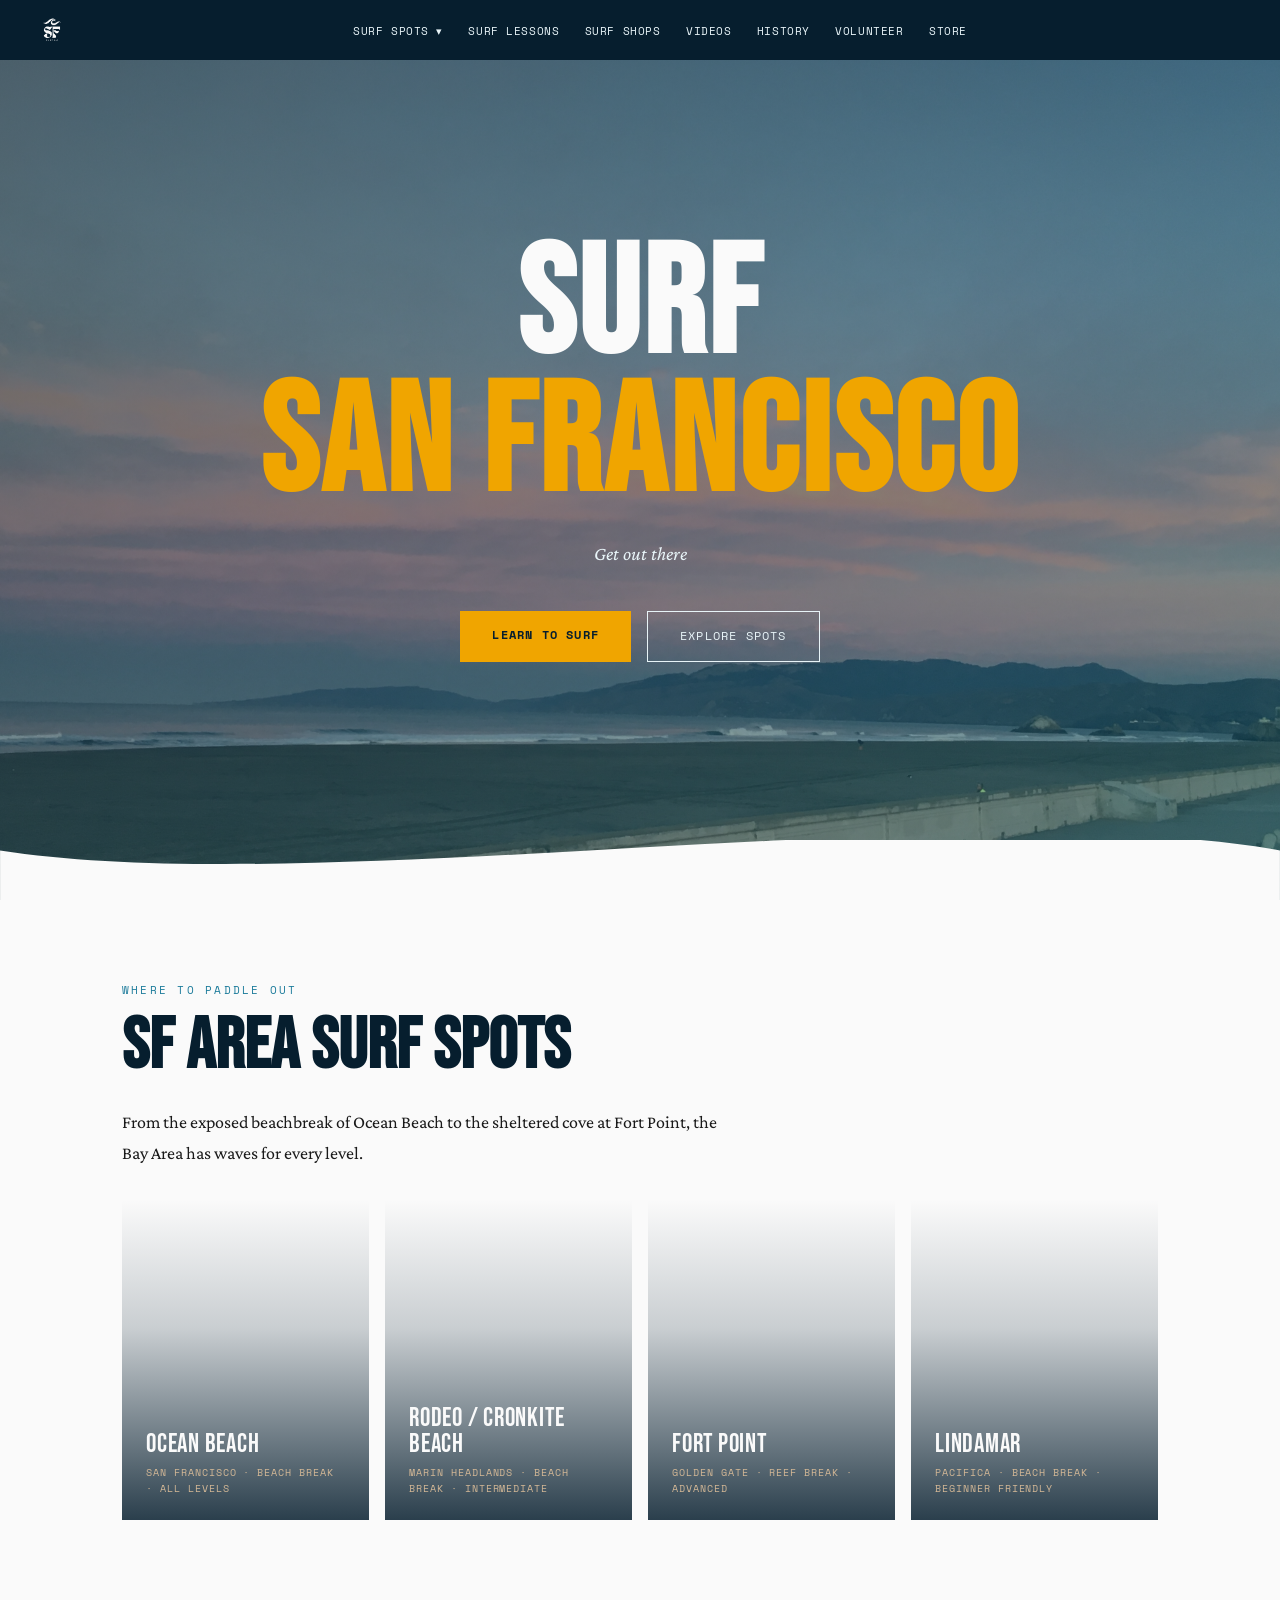
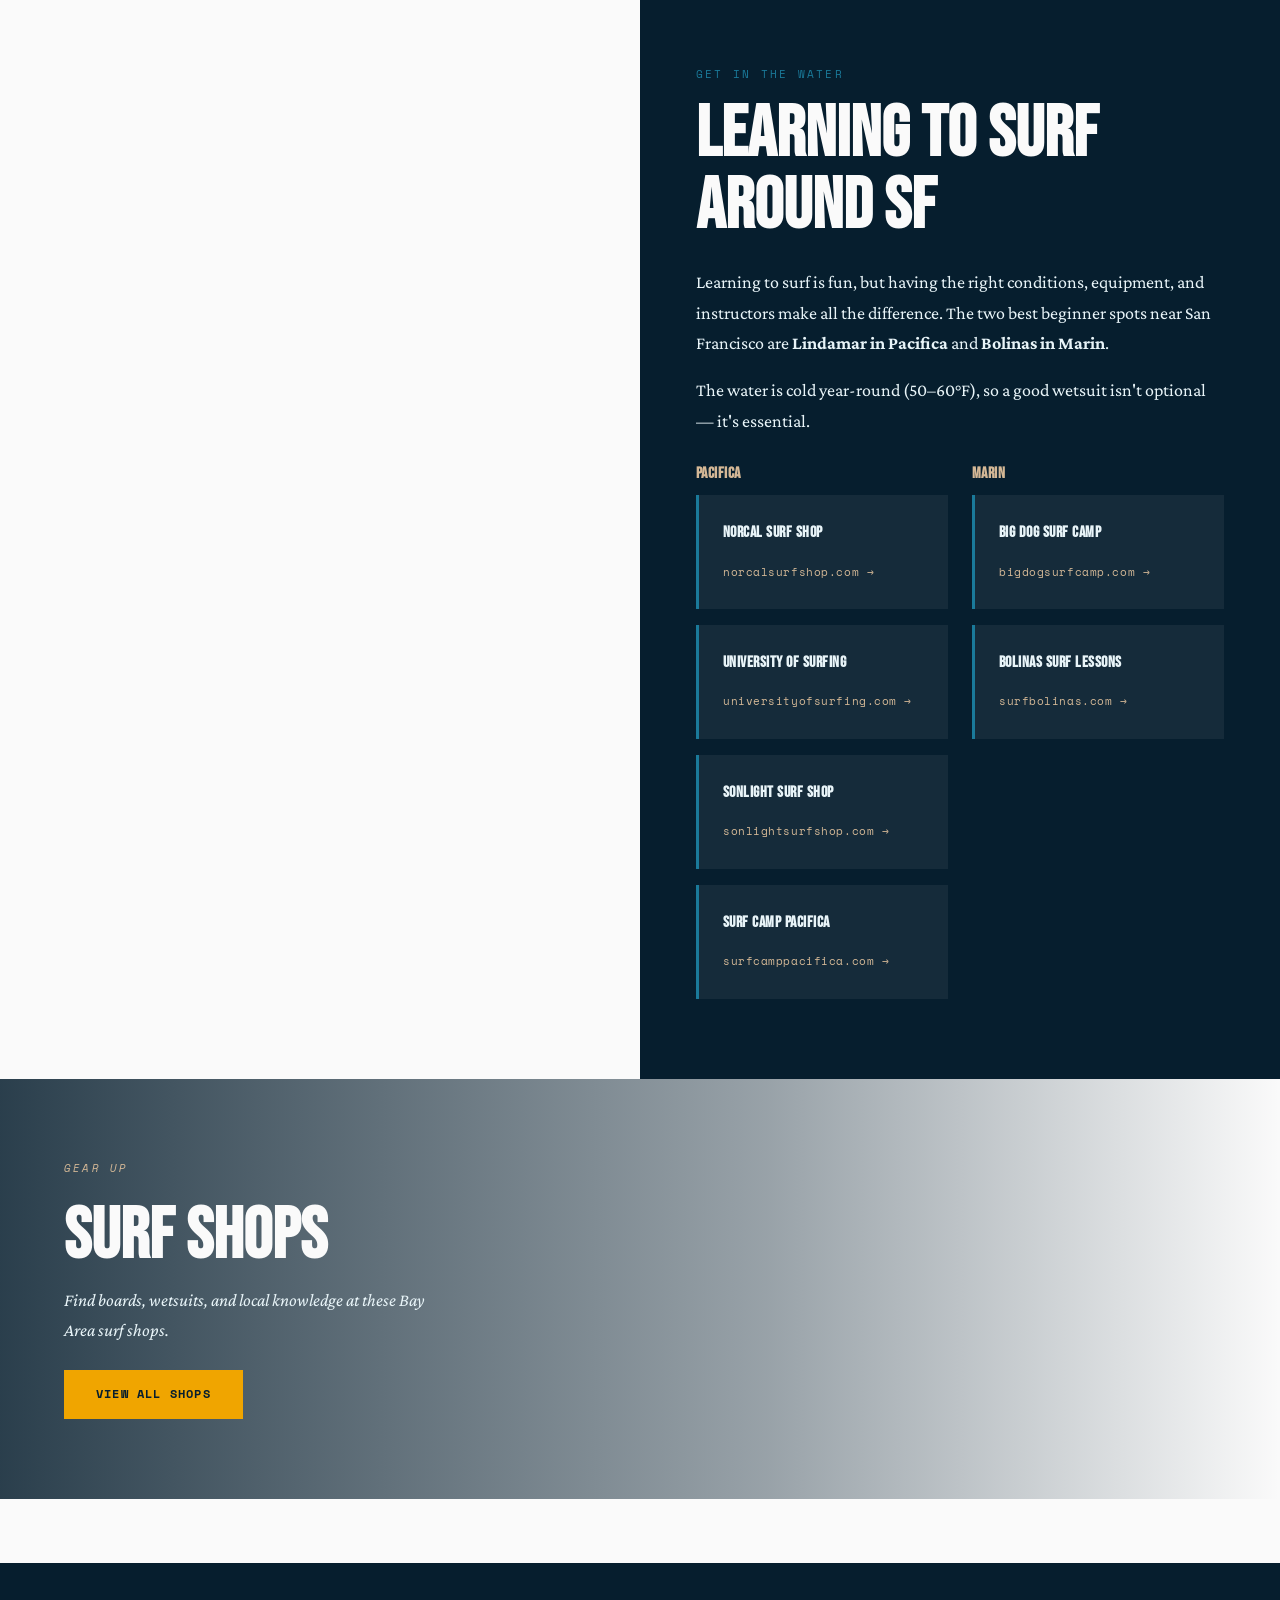
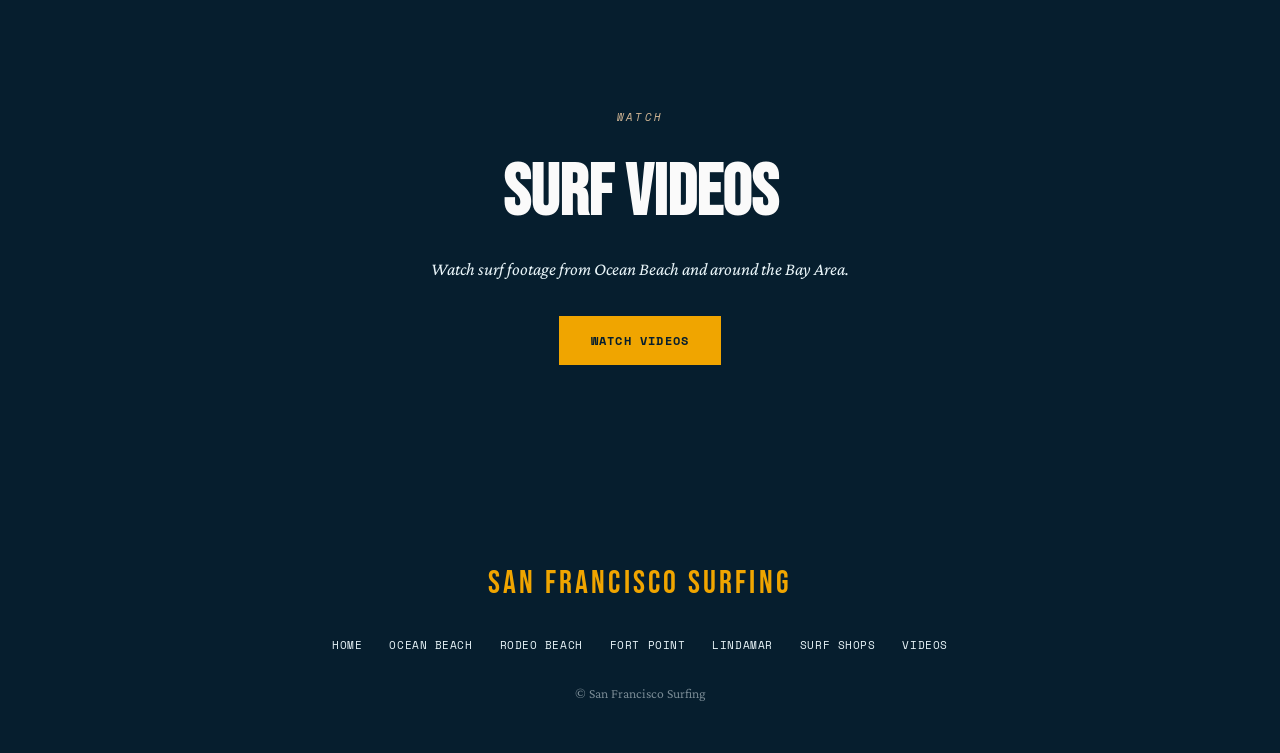
==== commit 1b3f5700: "gtm tag" ====
--- a/index.html
+++ b/index.html
@@ -2,6 +2,13 @@
 <html lang="en">
 <head>
   <meta charset="UTF-8">
+  <!-- Google Tag Manager -->
+  <script>(function(w,d,s,l,i){w[l]=w[l]||[];w[l].push({'gtm.start':
+  new Date().getTime(),event:'gtm.js'});var f=d.getElementsByTagName(s)[0],
+  j=d.createElement(s),dl=l!='dataLayer'?'&l='+l:'';j.async=true;j.src=
+  'https://www.googletagmanager.com/gtm.js?id='+i+dl;f.parentNode.insertBefore(j,f);
+  })(window,document,'script','dataLayer','GTM-WRWDH6KN');</script>
+  <!-- End Google Tag Manager -->
   <meta name="viewport" content="width=device-width, initial-scale=1.0">
   <title>San Francisco Surfing</title>
   <meta name="description" content="Your guide to surfing in and around San Francisco — surf spots, lessons, shops, and more.">
@@ -9,6 +16,10 @@
   <link rel="stylesheet" href="css/styles.css?v=2">
 </head>
 <body>
+<!-- Google Tag Manager (noscript) -->
+<noscript><iframe src="https://www.googletagmanager.com/ns.html?id=GTM-WRWDH6KN"
+height="0" width="0" style="display:none;visibility:hidden"></iframe></noscript>
+<!-- End Google Tag Manager (noscript) -->
 
 <div id="nav-placeholder"></div>
 
--- a/css/styles.css
+++ b/css/styles.css
@@ -575,9 +575,8 @@
 .ob-hero {
   padding-top: 60px;
   height: 70vh;
-  background:
-    linear-gradient(to bottom, rgba(6,30,46,0.4) 0%, rgba(6,30,46,0.7) 100%),
-    url('images/OB - 11-15-18 - Pacheco/DSC00901.JPG') center 40% / cover no-repeat;
+  background-size: cover;
+  background-position: center;
   display: flex;
   align-items: flex-end;
   padding-bottom: 3rem;
@@ -617,6 +616,10 @@
 
 .ob-sidebar h3 { margin-top: 0; }
 
+.spot-map { margin-top: 2rem; }
+.spot-map h3 { margin-bottom: 0.75rem; }
+.spot-map iframe { display: block; width: 100%; }
+
 /* PHOTO GALLERY */
 .gallery-label {
   font-family: 'Space Mono', monospace;
@@ -649,6 +652,340 @@
   .photo-gallery { grid-template-columns: repeat(2, 1fr); }
 }
 
+/* HISTORY PAGE */
+.history-layout {
+  display: grid;
+  grid-template-columns: 1fr 280px;
+  gap: 4rem;
+  max-width: 1100px;
+  margin: 0 auto;
+  padding: 4rem 2rem;
+  align-items: start;
+}
+
+.history-article h2 {
+  margin-top: 3rem;
+  margin-bottom: 1rem;
+}
+
+.history-intro {
+  font-size: 1.2rem;
+  font-style: italic;
+  color: var(--ocean);
+  border-left: 3px solid var(--sun);
+  padding-left: 1.5rem;
+  margin-bottom: 2rem;
+}
+
+.history-img-full {
+  margin: 2.5rem 0;
+}
+
+.history-img-pair {
+  display: grid;
+  grid-template-columns: 1fr 1fr;
+  gap: 0.75rem;
+  margin: 2.5rem 0 0.5rem;
+}
+
+.history-img-placeholder {
+  width: 100%;
+  height: 280px;
+  background: var(--foam);
+  border: 1px dashed #ccc;
+}
+
+.history-caption {
+  font-family: 'Space Mono', monospace;
+  font-size: 0.65rem;
+  color: #888;
+  letter-spacing: 0.05em;
+  margin-top: 0.5rem;
+}
+
+/* HISTORY SIDEBAR */
+.history-sidebar {
+  position: sticky;
+  top: 80px;
+}
+
+.history-sidebar-block {
+  margin-bottom: 2.5rem;
+}
+
+.history-sidebar-block h3 {
+  font-size: 1rem;
+  border-bottom: 2px solid var(--sun);
+  padding-bottom: 0.5rem;
+  margin-bottom: 1rem;
+}
+
+.history-timeline {
+  list-style: none;
+  padding: 0;
+}
+
+.history-timeline li {
+  font-size: 0.9rem;
+  padding: 0.5rem 0;
+  border-bottom: 1px solid var(--foam);
+  display: flex;
+  gap: 0.75rem;
+  align-items: baseline;
+}
+
+.timeline-year {
+  font-family: 'Space Mono', monospace;
+  font-size: 0.65rem;
+  color: var(--wave);
+  letter-spacing: 0.05em;
+  min-width: 50px;
+  flex-shrink: 0;
+}
+
+.history-links {
+  list-style: none;
+  padding: 0;
+}
+
+.history-links li {
+  padding: 0.4rem 0;
+  border-bottom: 1px solid var(--foam);
+}
+
+.history-links a {
+  font-family: 'Space Mono', monospace;
+  font-size: 0.65rem;
+  color: var(--wave);
+  text-decoration: none;
+  letter-spacing: 0.04em;
+}
+
+.history-links a:hover { color: var(--sun); }
+
+@media (max-width: 768px) {
+  .history-layout { grid-template-columns: 1fr; }
+  .history-sidebar { position: static; }
+  .history-img-pair { grid-template-columns: 1fr; }
+}
+
+/* VOLUNTEER PAGE */
+.volunteer-intro {
+  max-width: 1100px;
+  margin: 0 auto;
+  padding: 4rem 2rem 2rem;
+}
+
+.volunteer-org {
+  display: grid;
+  grid-template-columns: 1fr 1fr;
+  min-height: 520px;
+  border-top: 1px solid var(--foam);
+}
+
+.volunteer-org-reverse {
+  direction: rtl;
+}
+
+.volunteer-org-reverse > * {
+  direction: ltr;
+}
+
+.volunteer-org-photo {
+  background-size: cover;
+  background-position: center;
+}
+
+.volunteer-org-content {
+  padding: 4rem 3.5rem;
+  display: flex;
+  flex-direction: column;
+  justify-content: center;
+}
+
+.volunteer-org-content h2 {
+  margin-bottom: 1rem;
+}
+
+.volunteer-org-content p {
+  margin-bottom: 1rem;
+}
+
+.volunteer-details {
+  margin-top: 1.5rem;
+  border-top: 1px solid var(--foam);
+}
+
+.volunteer-detail-block {
+  display: grid;
+  grid-template-columns: 120px 1fr;
+  gap: 1rem;
+  padding: 0.75rem 0;
+  border-bottom: 1px solid var(--foam);
+  font-size: 0.95rem;
+}
+
+.volunteer-detail-label {
+  font-family: 'Space Mono', monospace;
+  font-size: 0.65rem;
+  letter-spacing: 0.08em;
+  text-transform: uppercase;
+  color: var(--wave);
+  padding-top: 0.2rem;
+}
+
+@media (max-width: 768px) {
+  .volunteer-org { grid-template-columns: 1fr; direction: ltr; }
+  .volunteer-org-photo { height: 280px; }
+  .volunteer-org-content { padding: 2.5rem 1.5rem; }
+  .volunteer-detail-block { grid-template-columns: 1fr; gap: 0.25rem; }
+}
+
+/* STORE */
+.store-section {
+  max-width: 1100px;
+  margin: 0 auto;
+  padding: 4rem 2rem 2rem;
+}
+
+.collections-grid {
+  display: grid;
+  grid-template-columns: repeat(3, 1fr);
+  gap: 1.5rem;
+  margin-top: 2rem;
+}
+
+.collections-grid .collection-card:first-child,
+.collections-grid .collection-card:nth-child(2) {
+  grid-column: span 1;
+}
+
+.collection-card {
+  text-decoration: none;
+  color: var(--text);
+  display: block;
+}
+
+.collection-img {
+  width: 100%;
+  aspect-ratio: 4/3;
+  display: flex;
+  align-items: center;
+  justify-content: center;
+  position: relative;
+  overflow: hidden;
+  transition: opacity 0.2s;
+}
+
+.collection-card:hover .collection-img { opacity: 0.85; }
+
+.collection-placeholder-text {
+  font-family: 'Bebas Neue', sans-serif;
+  font-size: 3rem;
+  letter-spacing: 0.15em;
+  color: var(--deep);
+  opacity: 0.25;
+}
+
+.collection-info {
+  padding: 1rem 0 0.5rem;
+}
+
+.collection-info h3 {
+  font-size: 1.3rem;
+  margin: 0 0 0.25rem;
+  color: var(--deep);
+}
+
+.collection-count {
+  font-family: 'Crimson Pro', serif;
+  font-size: 0.95rem;
+  color: #666;
+  margin: 0 0 0.4rem;
+  font-style: italic;
+}
+
+.collection-cta {
+  font-family: 'Space Mono', monospace;
+  font-size: 0.65rem;
+  letter-spacing: 0.08em;
+  color: var(--wave);
+  text-transform: uppercase;
+}
+
+.collection-card:hover .collection-cta { color: var(--sun); }
+
+/* PRODUCT GRID */
+.product-grid {
+  display: grid;
+  grid-template-columns: repeat(auto-fill, minmax(220px, 1fr));
+  gap: 1.5rem;
+  margin-top: 2rem;
+}
+
+.product-card {
+  display: block;
+}
+
+.product-img {
+  width: 100%;
+  aspect-ratio: 3/4;
+}
+
+.product-info {
+  padding: 0.75rem 0 0;
+}
+
+.product-name {
+  font-family: 'Space Mono', monospace;
+  font-size: 0.7rem;
+  letter-spacing: 0.05em;
+  color: var(--foam);
+  margin-bottom: 0.25rem;
+}
+
+.product-price {
+  font-family: 'Bebas Neue', sans-serif;
+  font-size: 1.2rem;
+  color: var(--sun);
+  letter-spacing: 0.05em;
+}
+
+/* COMING SOON */
+.store-coming-soon {
+  max-width: 1100px;
+  margin: 0 auto;
+  padding: 4rem 2rem;
+}
+
+.coming-soon-grid {
+  display: grid;
+  grid-template-columns: repeat(4, 1fr);
+  gap: 1rem;
+  margin-top: 2rem;
+}
+
+.coming-soon-card {
+  aspect-ratio: 1;
+  border: 1px dashed var(--foam);
+  display: flex;
+  align-items: center;
+  justify-content: center;
+  background: var(--foam);
+}
+
+.coming-soon-label {
+  font-family: 'Bebas Neue', sans-serif;
+  font-size: 1.5rem;
+  letter-spacing: 0.1em;
+  color: #bbb;
+}
+
+@media (max-width: 768px) {
+  .collections-grid { grid-template-columns: 1fr 1fr; }
+  .coming-soon-grid { grid-template-columns: 1fr 1fr; }
+}
+
 /* BACK LINK */
 .back-link {
   font-family: 'Space Mono', monospace;
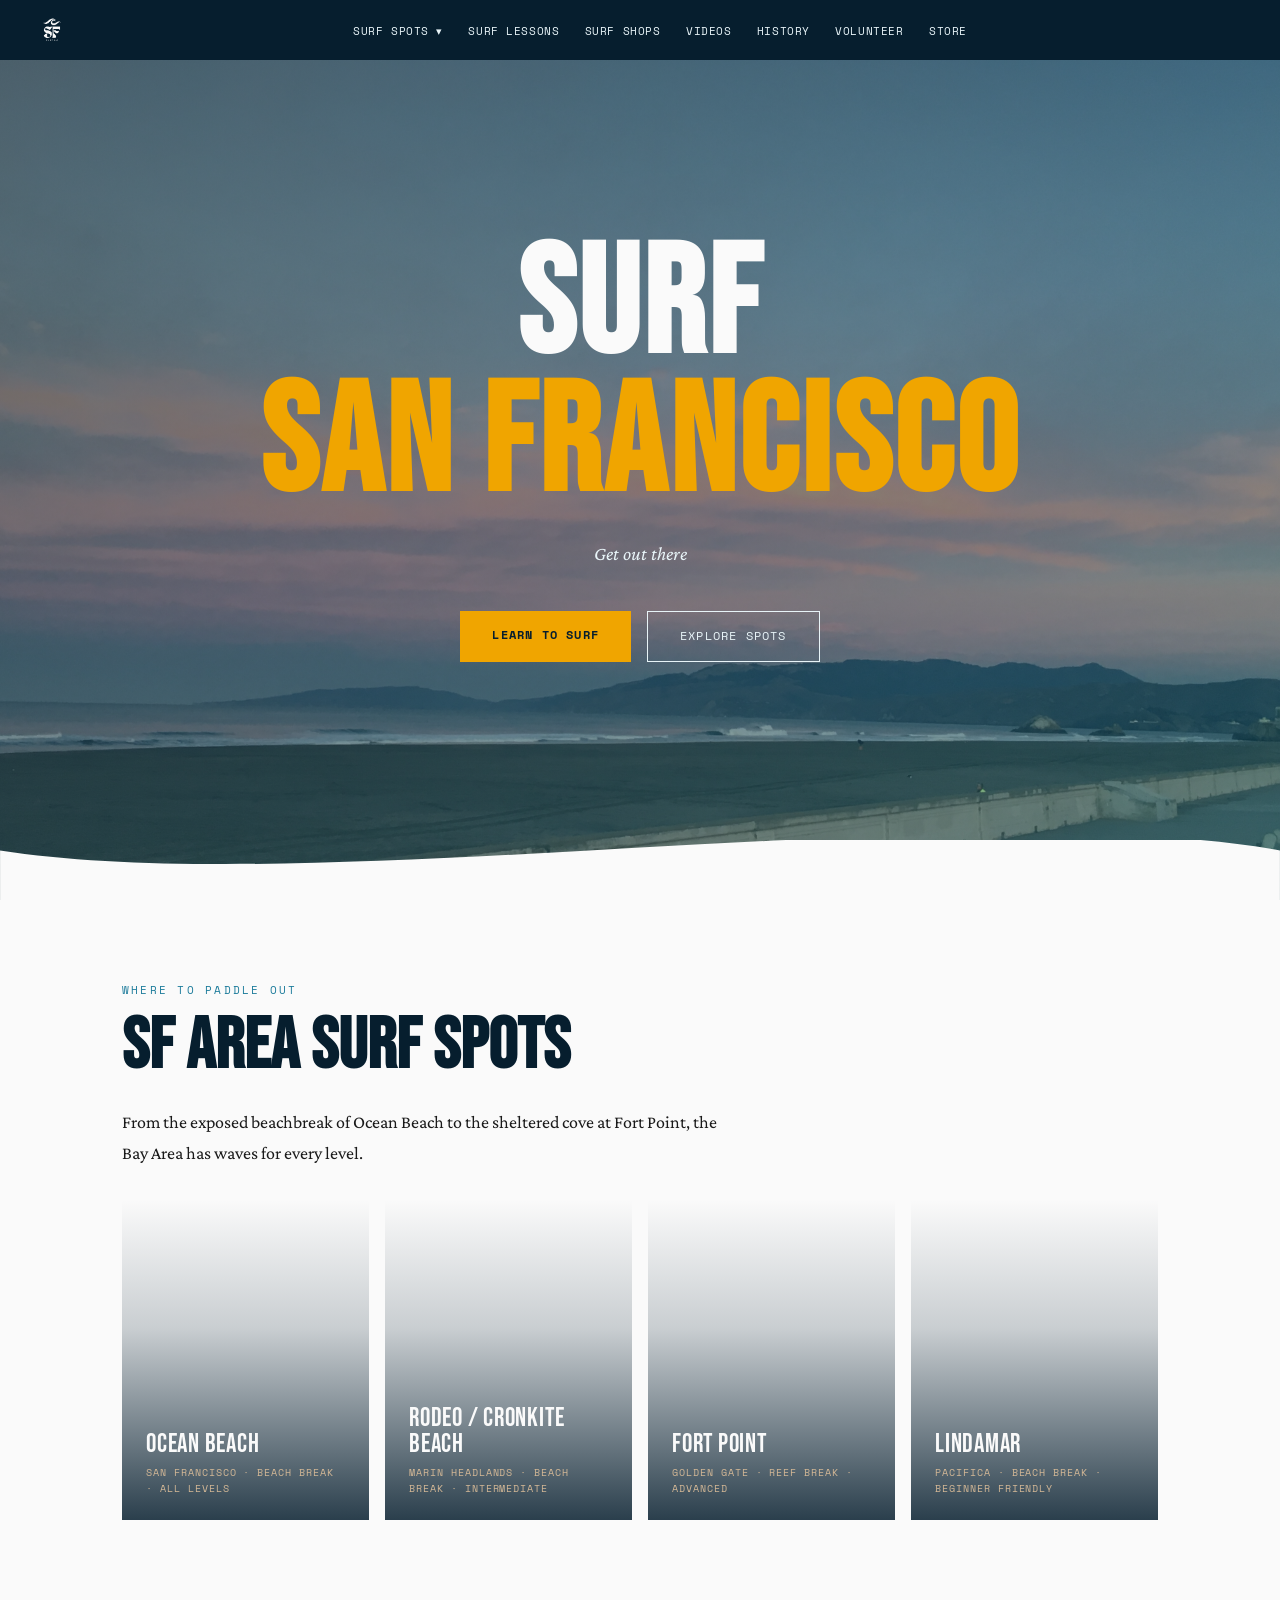
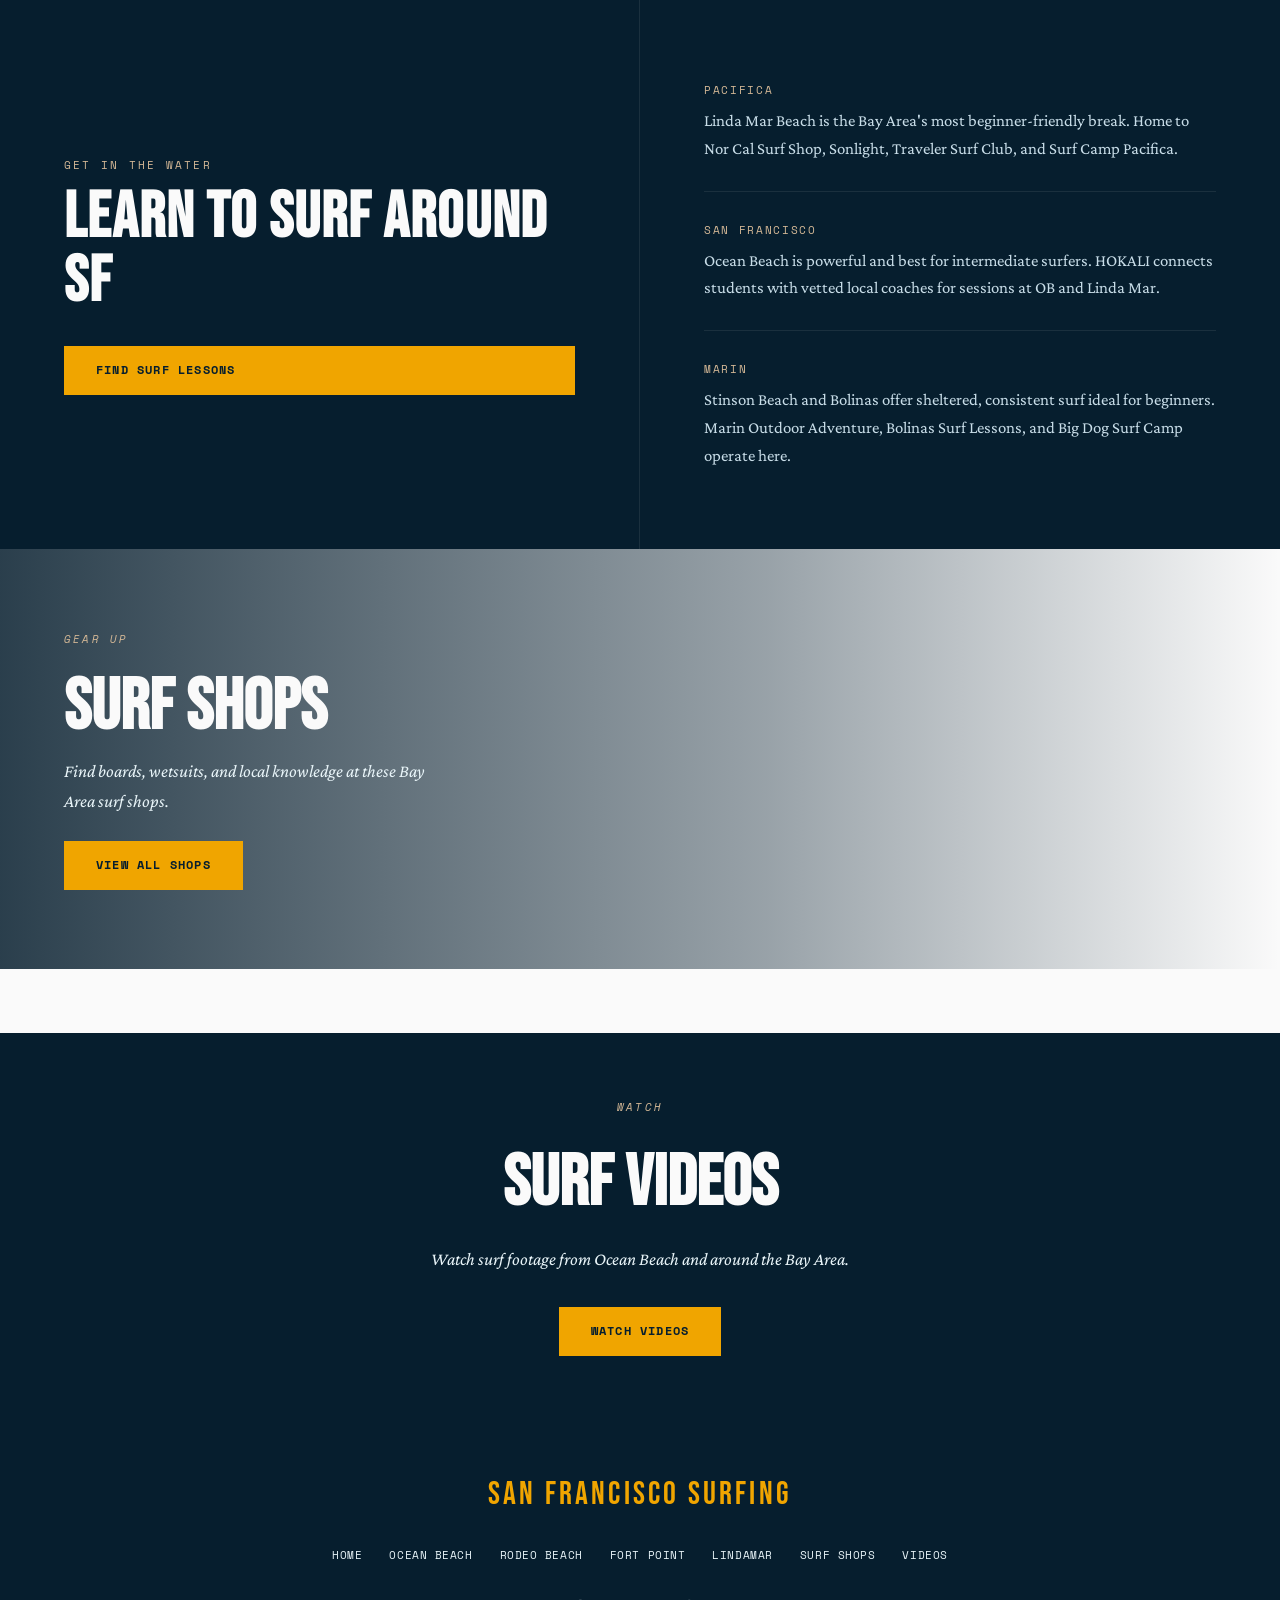
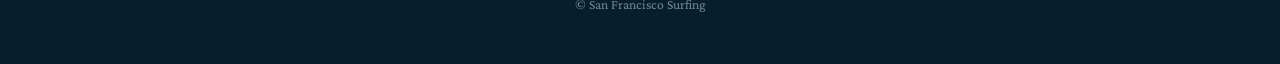
==== commit 137692d6: "added socials" ====
--- a/index.html
+++ b/index.html
@@ -67,45 +67,24 @@
 </section>
 
 <!-- LEARN TO SURF -->
-<div class="learn-visual" id="learn">
-  <div class="learn-visual-photo" style="background-image: url('images/OB - Sloat - 10-17-18/DSC00245.JPG')"></div>
-  <div class="learn-visual-content">
+<div class="learn-split" id="learn">
+  <div class="learn-split-left">
     <p class="section-label">Get In The Water</p>
-    <h2>Learning To Surf Around SF</h2>
-    <p>Learning to surf is fun, but having the right conditions, equipment, and instructors make all the difference. The two best beginner spots near San Francisco are <strong>Lindamar in Pacifica</strong> and <strong>Bolinas in Marin</strong>.</p>
-    <p>The water is cold year-round (50–60°F), so a good wetsuit isn't optional — it's essential.</p>
-
-    <div class="lesson-columns">
-      <div>
-        <h3>Pacifica</h3>
-        <div class="lesson-block">
-          <h3>NorCal Surf Shop</h3>
-          <a href="http://norcalsurfshop.com/surf/lessons/" target="_blank">norcalsurfshop.com →</a>
-        </div>
-        <div class="lesson-block">
-          <h3>University of Surfing</h3>
-          <a href="http://universityofsurfing.com" target="_blank">universityofsurfing.com →</a>
-        </div>
-        <div class="lesson-block">
-          <h3>Sonlight Surf Shop</h3>
-          <a href="http://sonlightsurfshop.com/" target="_blank">sonlightsurfshop.com →</a>
-        </div>
-        <div class="lesson-block">
-          <h3>Surf Camp Pacifica</h3>
-          <a href="https://surfcamppacifica.com/" target="_blank">surfcamppacifica.com →</a>
-        </div>
-      </div>
-      <div>
-        <h3>Marin</h3>
-        <div class="lesson-block">
-          <h3>Big Dog Surf Camp</h3>
-          <a href="http://www.bigdogsurfcamp.com/lessons/" target="_blank">bigdogsurfcamp.com →</a>
-        </div>
-        <div class="lesson-block">
-          <h3>Bolinas Surf Lessons</h3>
-          <a href="https://www.surfbolinas.com/lessons.html" target="_blank">surfbolinas.com →</a>
-        </div>
-      </div>
+    <h2 class="learn-split-heading">Learn To Surf Around SF</h2>
+    <a href="surf-lessons.html" class="btn btn-primary" style="margin-top: 2rem; display: inline-block;">Find Surf Lessons</a>
+  </div>
+  <div class="learn-split-right">
+    <div class="learn-region-block">
+      <p class="learn-region-label">Pacifica</p>
+      <p>Linda Mar Beach is the Bay Area's most beginner-friendly break. Home to Nor Cal Surf Shop, Sonlight, Traveler Surf Club, and Surf Camp Pacifica.</p>
+    </div>
+    <div class="learn-region-block">
+      <p class="learn-region-label">San Francisco</p>
+      <p>Ocean Beach is powerful and best for intermediate surfers. HOKALI connects students with vetted local coaches for sessions at OB and Linda Mar.</p>
+    </div>
+    <div class="learn-region-block">
+      <p class="learn-region-label">Marin</p>
+      <p>Stinson Beach and Bolinas offer sheltered, consistent surf ideal for beginners. Marin Outdoor Adventure, Bolinas Surf Lessons, and Big Dog Surf Camp operate here.</p>
     </div>
   </div>
 </div>
@@ -122,12 +101,10 @@
 
 <!-- VIDEOS CTA -->
 <div class="band">
-  <section>
-    <p class="section-label" style="color: var(--sand);">Watch</p>
-    <h2>Surf Videos</h2>
-    <p>Watch surf footage from Ocean Beach and around the Bay Area.</p>
-    <a href="videos.html" class="btn btn-primary">Watch Videos</a>
-  </section>
+  <p class="section-label" style="color: var(--sand);">Watch</p>
+  <h2>Surf Videos</h2>
+  <p>Watch surf footage from Ocean Beach and around the Bay Area.</p>
+  <a href="videos.html" class="btn btn-primary">Watch Videos</a>
 </div>
 
 <div id="footer-placeholder"></div>
--- a/css/styles.css
+++ b/css/styles.css
@@ -533,6 +533,80 @@
 .learn-visual-content .lesson-block a { color: var(--sand); }
 .learn-visual-content .lesson-block a:hover { color: var(--sun); }
 
+/* LEARN SPLIT LAYOUT */
+.learn-split {
+  display: grid;
+  grid-template-columns: 1fr 1fr;
+  background: var(--deep);
+  color: var(--foam);
+}
+
+.learn-split-left {
+  padding: 5rem 4rem;
+  display: flex;
+  flex-direction: column;
+  justify-content: center;
+  border-right: 1px solid rgba(255,255,255,0.08);
+}
+
+.learn-split-left .section-label {
+  color: var(--sand);
+}
+
+.learn-split-heading {
+  font-family: 'Bebas Neue', sans-serif;
+  font-size: clamp(3rem, 5vw, 5rem);
+  color: var(--white);
+  line-height: 1;
+  letter-spacing: 0.02em;
+  margin-bottom: 0;
+}
+
+.learn-split-right {
+  padding: 5rem 4rem;
+  display: flex;
+  flex-direction: column;
+  justify-content: center;
+  gap: 0;
+}
+
+.learn-region-block {
+  padding: 1.75rem 0;
+  border-bottom: 1px solid rgba(255,255,255,0.08);
+}
+
+.learn-region-block:first-child {
+  padding-top: 0;
+}
+
+.learn-region-block:last-child {
+  border-bottom: none;
+  padding-bottom: 0;
+}
+
+.learn-region-label {
+  font-family: 'Space Mono', monospace;
+  font-size: 0.7rem;
+  letter-spacing: 0.15em;
+  text-transform: uppercase;
+  color: var(--sand);
+  margin-bottom: 0.5rem;
+}
+
+.learn-region-block p:not(.learn-region-label) {
+  font-family: 'Crimson Pro', Georgia, serif;
+  font-size: 1.05rem;
+  line-height: 1.65;
+  color: #c8dde8;
+  margin: 0;
+}
+
+@media (max-width: 768px) {
+  .learn-split { grid-template-columns: 1fr; }
+  .learn-split-left { padding: 3.5rem 1.5rem 2rem; border-right: none; border-bottom: 1px solid rgba(255,255,255,0.08); }
+  .learn-split-right { padding: 2rem 1.5rem 3.5rem; }
+}
+
 /* PHOTO CTA BAND */
 .photo-cta {
   height: 420px;
@@ -603,6 +677,27 @@
   margin-bottom: 0.5rem;
 }
 
+/* OB ONLINE / INSTAGRAM SECTION */
+.ob-online-section {
+  max-width: 1100px;
+  margin: 0 auto;
+  padding: 4rem 2rem;
+  border-top: 1px solid var(--foam);
+}
+
+.ob-online-section h2 { margin-bottom: 2rem; }
+
+.ob-instagram-grid {
+  display: grid;
+  grid-template-columns: repeat(3, 1fr);
+  gap: 1.5rem;
+  align-items: start;
+}
+
+@media (max-width: 768px) {
+  .ob-instagram-grid { grid-template-columns: 1fr; }
+}
+
 /* OB TWO-COLUMN LAYOUT */
 .ob-layout {
   display: grid;
@@ -620,6 +715,64 @@
 .spot-map h3 { margin-bottom: 0.75rem; }
 .spot-map iframe { display: block; width: 100%; }
 
+/* OB SIDEBAR LESSONS BLOCK */
+.ob-lessons-block {
+  margin-top: 2rem;
+  padding-top: 2rem;
+  border-top: 1px solid var(--foam);
+}
+
+.ob-lessons-block h3 { margin-top: 0; }
+
+.ob-lessons-block > p {
+  font-size: 0.95rem;
+  margin-bottom: 1rem;
+  color: #4a4a4a;
+}
+
+.ob-lesson-card {
+  background: var(--foam);
+  border-left: 3px solid var(--wave);
+  padding: 1rem 1.25rem;
+  margin-bottom: 0.75rem;
+}
+
+.ob-lesson-name {
+  font-family: 'Bebas Neue', sans-serif;
+  font-size: 1.1rem;
+  letter-spacing: 0.04em;
+  color: var(--deep);
+  margin-bottom: 0.25rem;
+}
+
+.ob-lesson-desc {
+  font-size: 0.9rem;
+  line-height: 1.55;
+  color: #4a4a4a;
+  margin-bottom: 0.5rem;
+}
+
+.ob-lesson-link {
+  font-family: 'Space Mono', monospace;
+  font-size: 0.65rem;
+  letter-spacing: 0.06em;
+  color: var(--wave);
+  text-decoration: none;
+  text-transform: uppercase;
+}
+
+.ob-lesson-link:hover { color: var(--sun); }
+
+/* OB VIDEOS SECTION */
+.ob-videos-section {
+  max-width: 1100px;
+  margin: 0 auto;
+  padding: 4rem 2rem;
+  border-top: 1px solid var(--foam);
+}
+
+.ob-videos-section h2 { margin-bottom: 2rem; }
+
 /* PHOTO GALLERY */
 .gallery-label {
   font-family: 'Space Mono', monospace;
@@ -645,6 +798,7 @@
 }
 
 .photo-gallery img:hover { opacity: 0.85; }
+
 
 @media (max-width: 768px) {
   .ob-layout { grid-template-columns: 1fr; }
@@ -999,9 +1153,94 @@
 .back-link:hover { color: var(--sun); }
 .back-link::before { content: '← '; }
 
+/* HAMBURGER BUTTON — hidden on desktop */
+.nav-hamburger {
+  display: none;
+  flex-direction: column;
+  justify-content: center;
+  gap: 5px;
+  background: none;
+  border: none;
+  cursor: pointer;
+  padding: 8px;
+  margin-left: auto;
+  z-index: 110;
+}
+
+.nav-hamburger span {
+  display: block;
+  width: 24px;
+  height: 2px;
+  background: var(--foam);
+  border-radius: 2px;
+  transition: transform 0.25s, opacity 0.25s;
+  transform-origin: center;
+}
+
+.nav-hamburger.is-open span:nth-child(1) { transform: translateY(7px) rotate(45deg); }
+.nav-hamburger.is-open span:nth-child(2) { opacity: 0; }
+.nav-hamburger.is-open span:nth-child(3) { transform: translateY(-7px) rotate(-45deg); }
+
 /* MOBILE */
 @media (max-width: 768px) {
-  #nav-placeholder nav ul { display: none; }
+  /* Show hamburger, hide nav links by default */
+  .nav-hamburger { display: flex; }
+
+  #nav-placeholder nav {
+    flex-wrap: wrap;
+    height: auto;
+    min-height: 60px;
+    padding: 0 1.25rem;
+    display: flex;
+    align-items: center;
+  }
+
+  #nav-placeholder nav ul {
+    display: none;
+    flex-direction: column;
+    width: 100%;
+    padding: 0.75rem 0 1.25rem;
+    gap: 0;
+    justify-content: flex-start;
+    align-items: flex-start;
+    border-top: 1px solid rgba(255,255,255,0.1);
+  }
+
+  #nav-placeholder nav ul.nav-open {
+    display: flex;
+  }
+
+  #nav-placeholder nav ul li {
+    width: 100%;
+  }
+
+  #nav-placeholder nav ul li a {
+    display: block;
+    padding: 0.65rem 0.5rem;
+    font-size: 0.75rem;
+  }
+
+  /* Mobile dropdown for Surf Spots */
+  #nav-placeholder nav ul li .dropdown {
+    position: static;
+    display: none;
+    border-top: none;
+    border-left: 2px solid var(--sun);
+    padding: 0 0 0 1rem;
+    min-width: unset;
+    margin-bottom: 0.5rem;
+  }
+
+  #nav-placeholder nav ul li.dropdown-open .dropdown {
+    display: block;
+  }
+
+  #nav-placeholder nav ul li .dropdown a {
+    padding: 0.4rem 0.5rem;
+    font-size: 0.68rem;
+    color: var(--sand);
+  }
+
   .learn-grid { grid-template-columns: 1fr; }
   .hero h1 { font-size: 4.5rem; }
 }
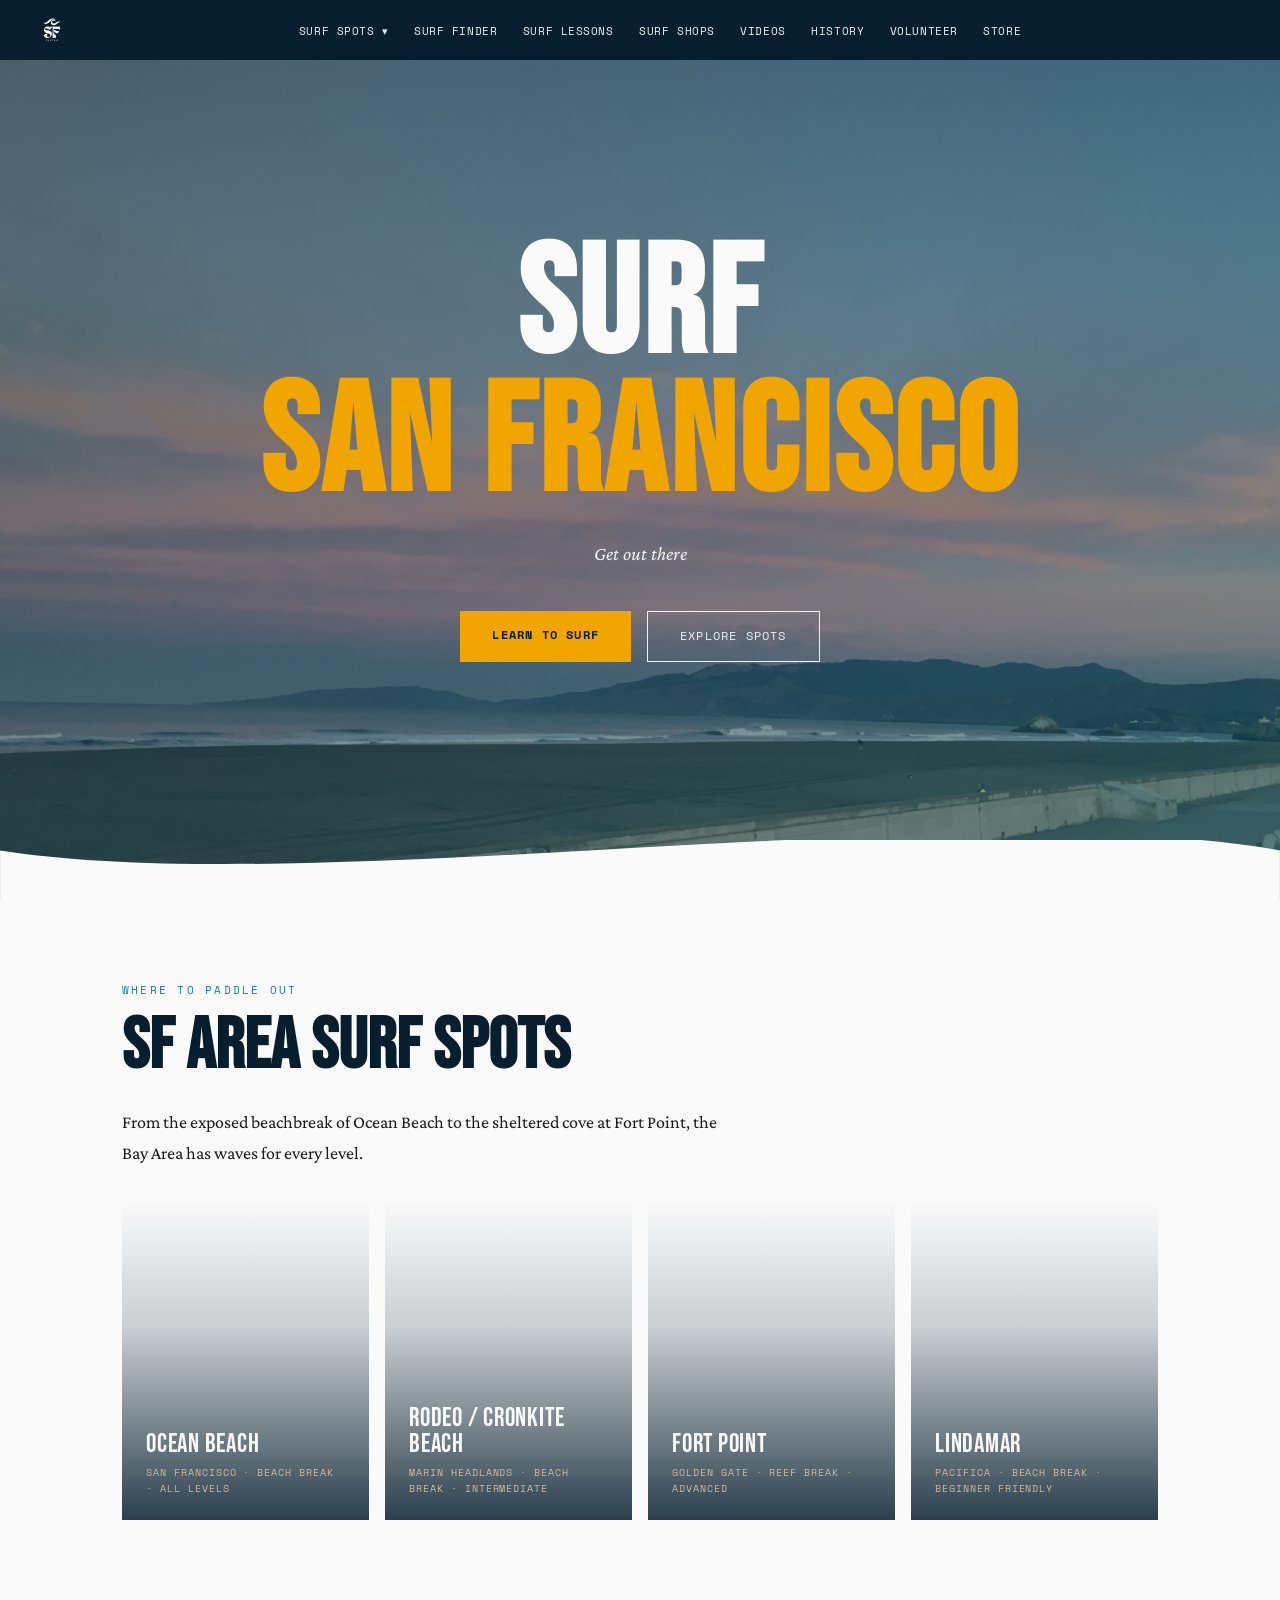
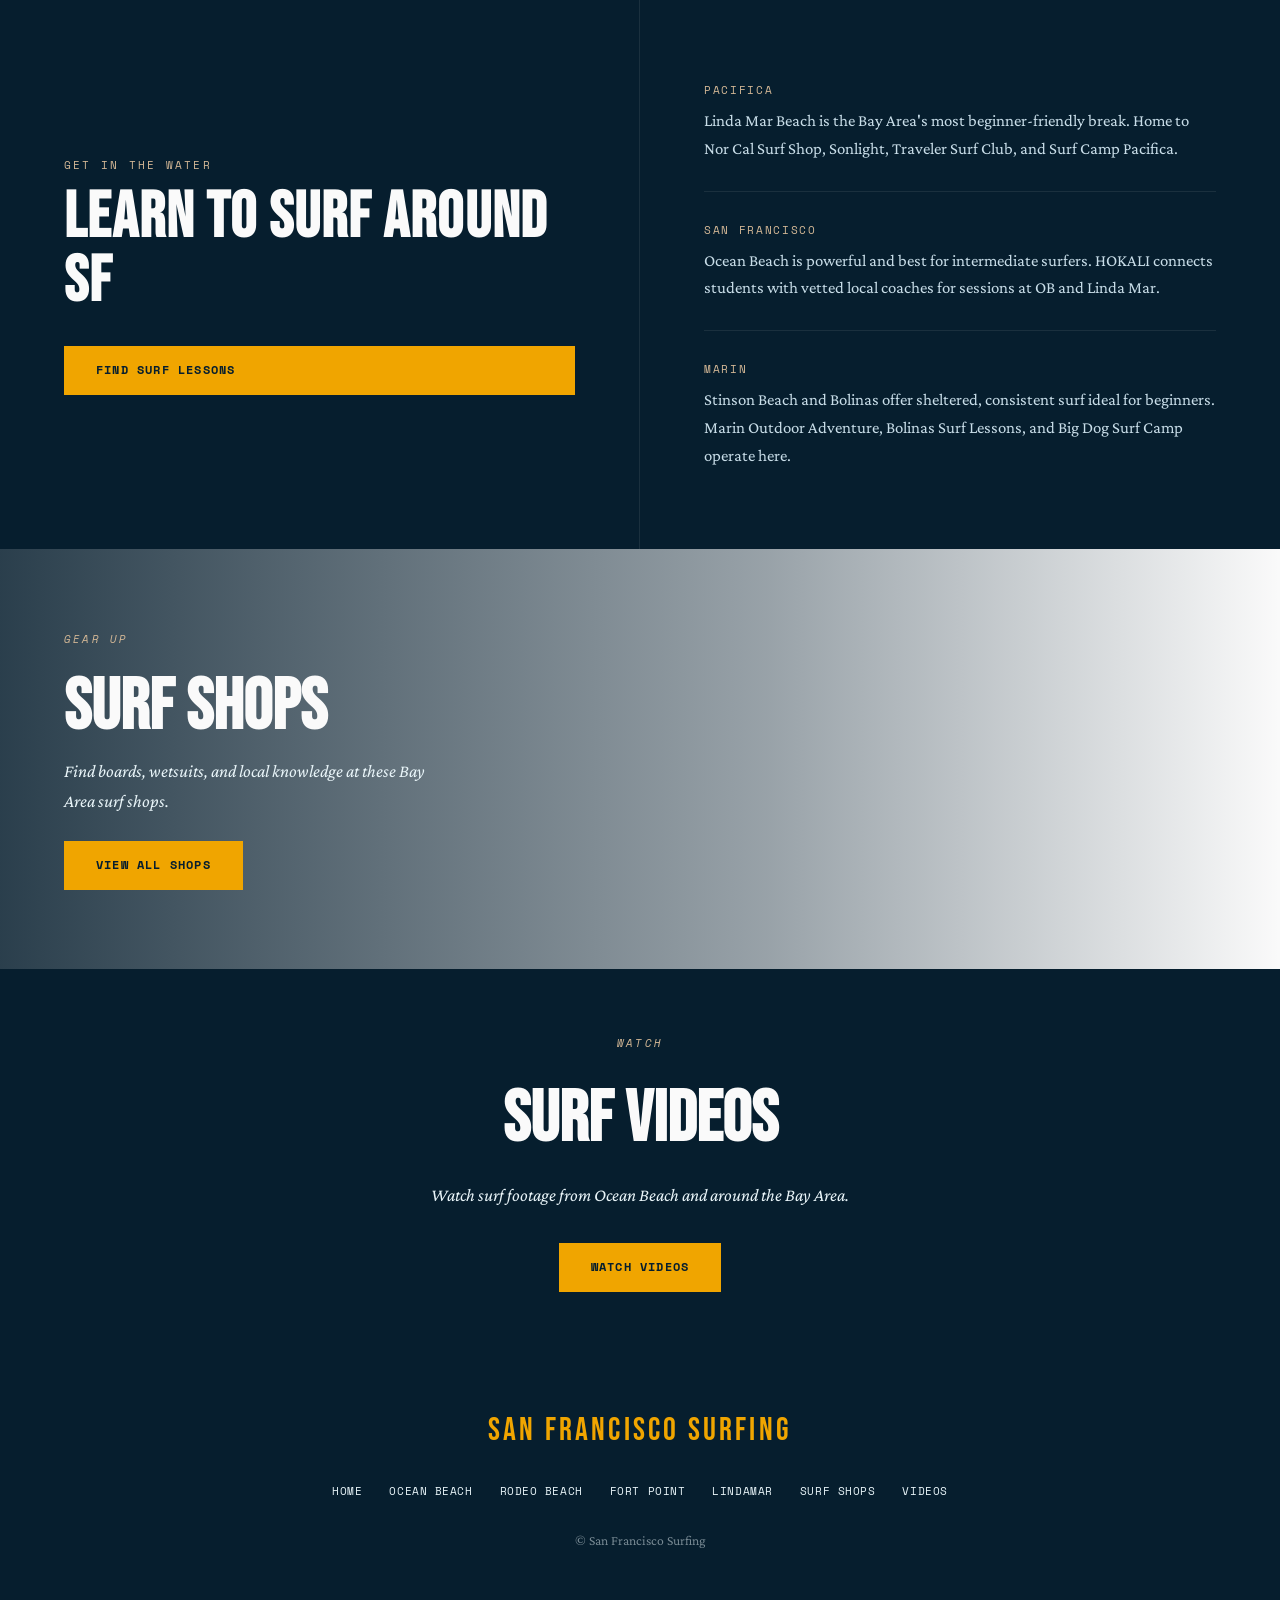
==== commit 9305b995: "clear gap" ====
--- a/index.html
+++ b/index.html
@@ -100,7 +100,7 @@
 </div>
 
 <!-- VIDEOS CTA -->
-<div class="band">
+<div class="band" style="margin-top: 0;">
   <p class="section-label" style="color: var(--sand);">Watch</p>
   <h2>Surf Videos</h2>
   <p>Watch surf footage from Ocean Beach and around the Bay Area.</p>
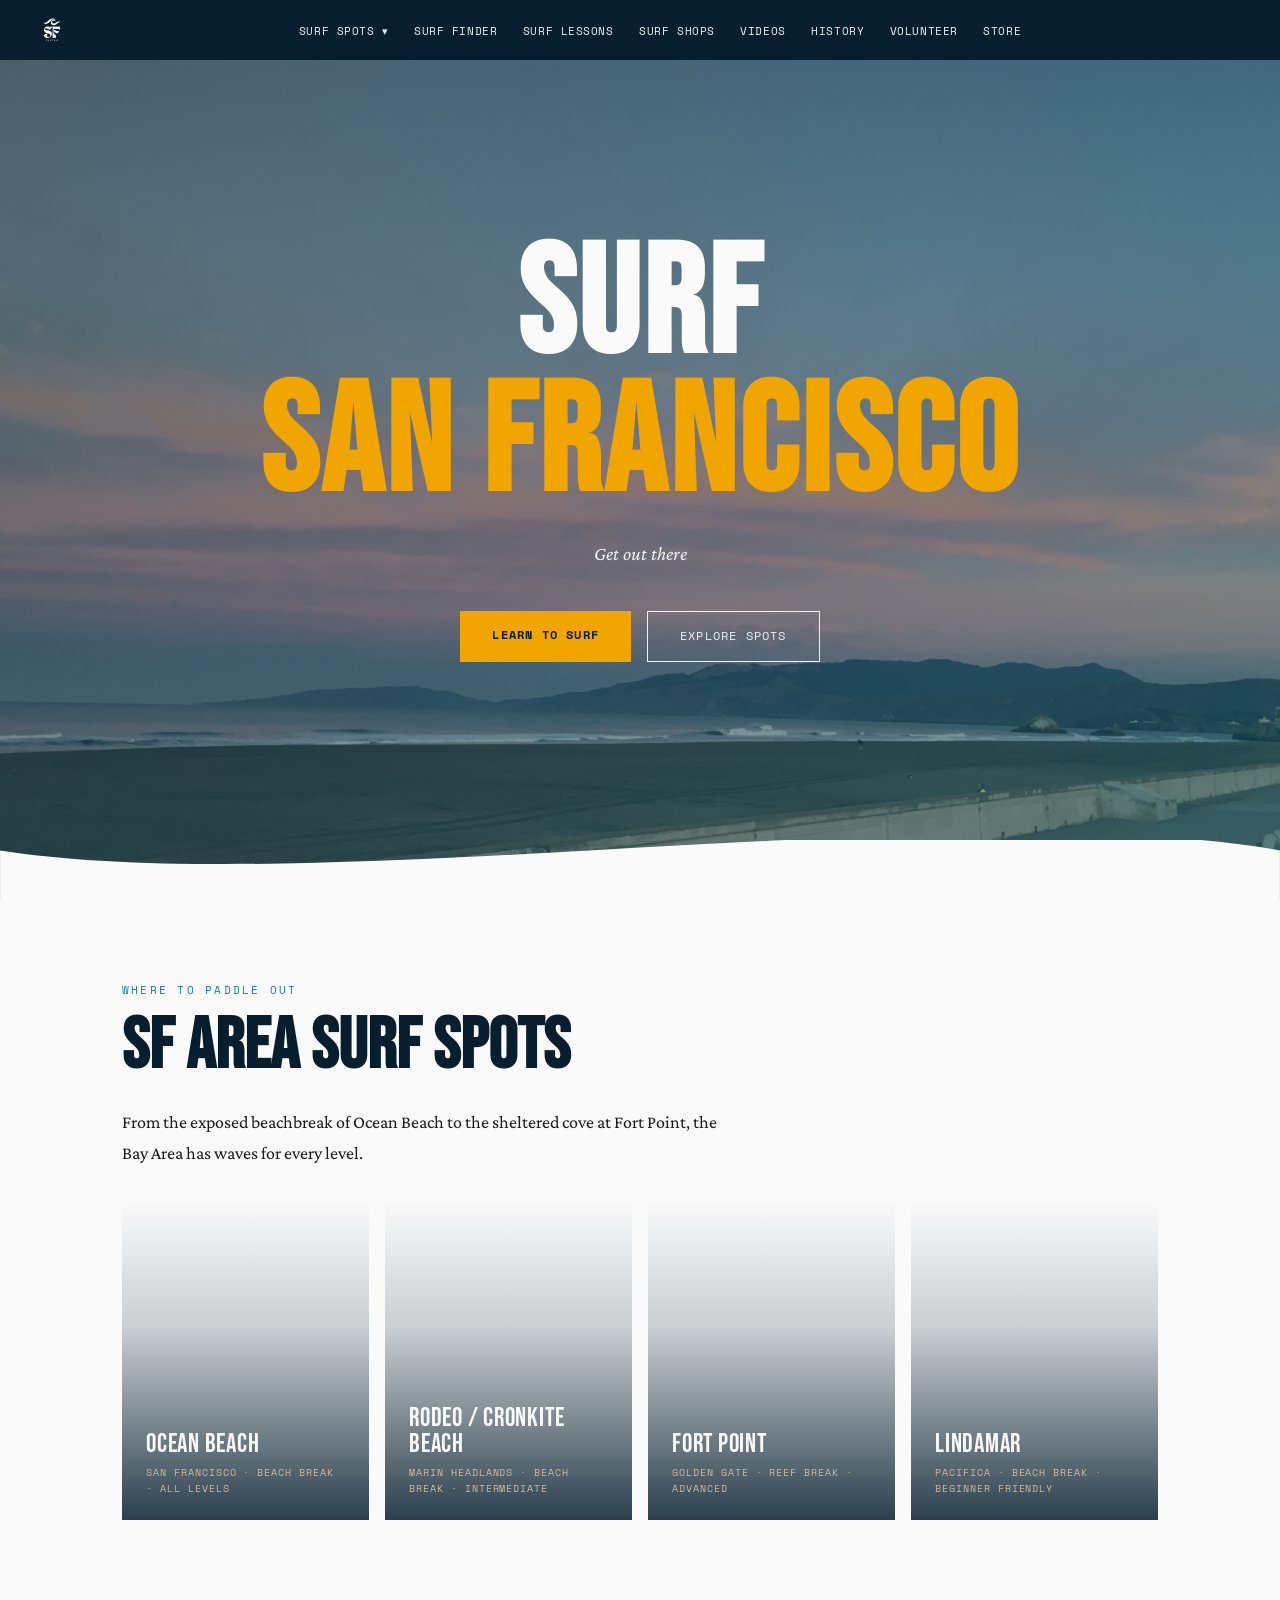
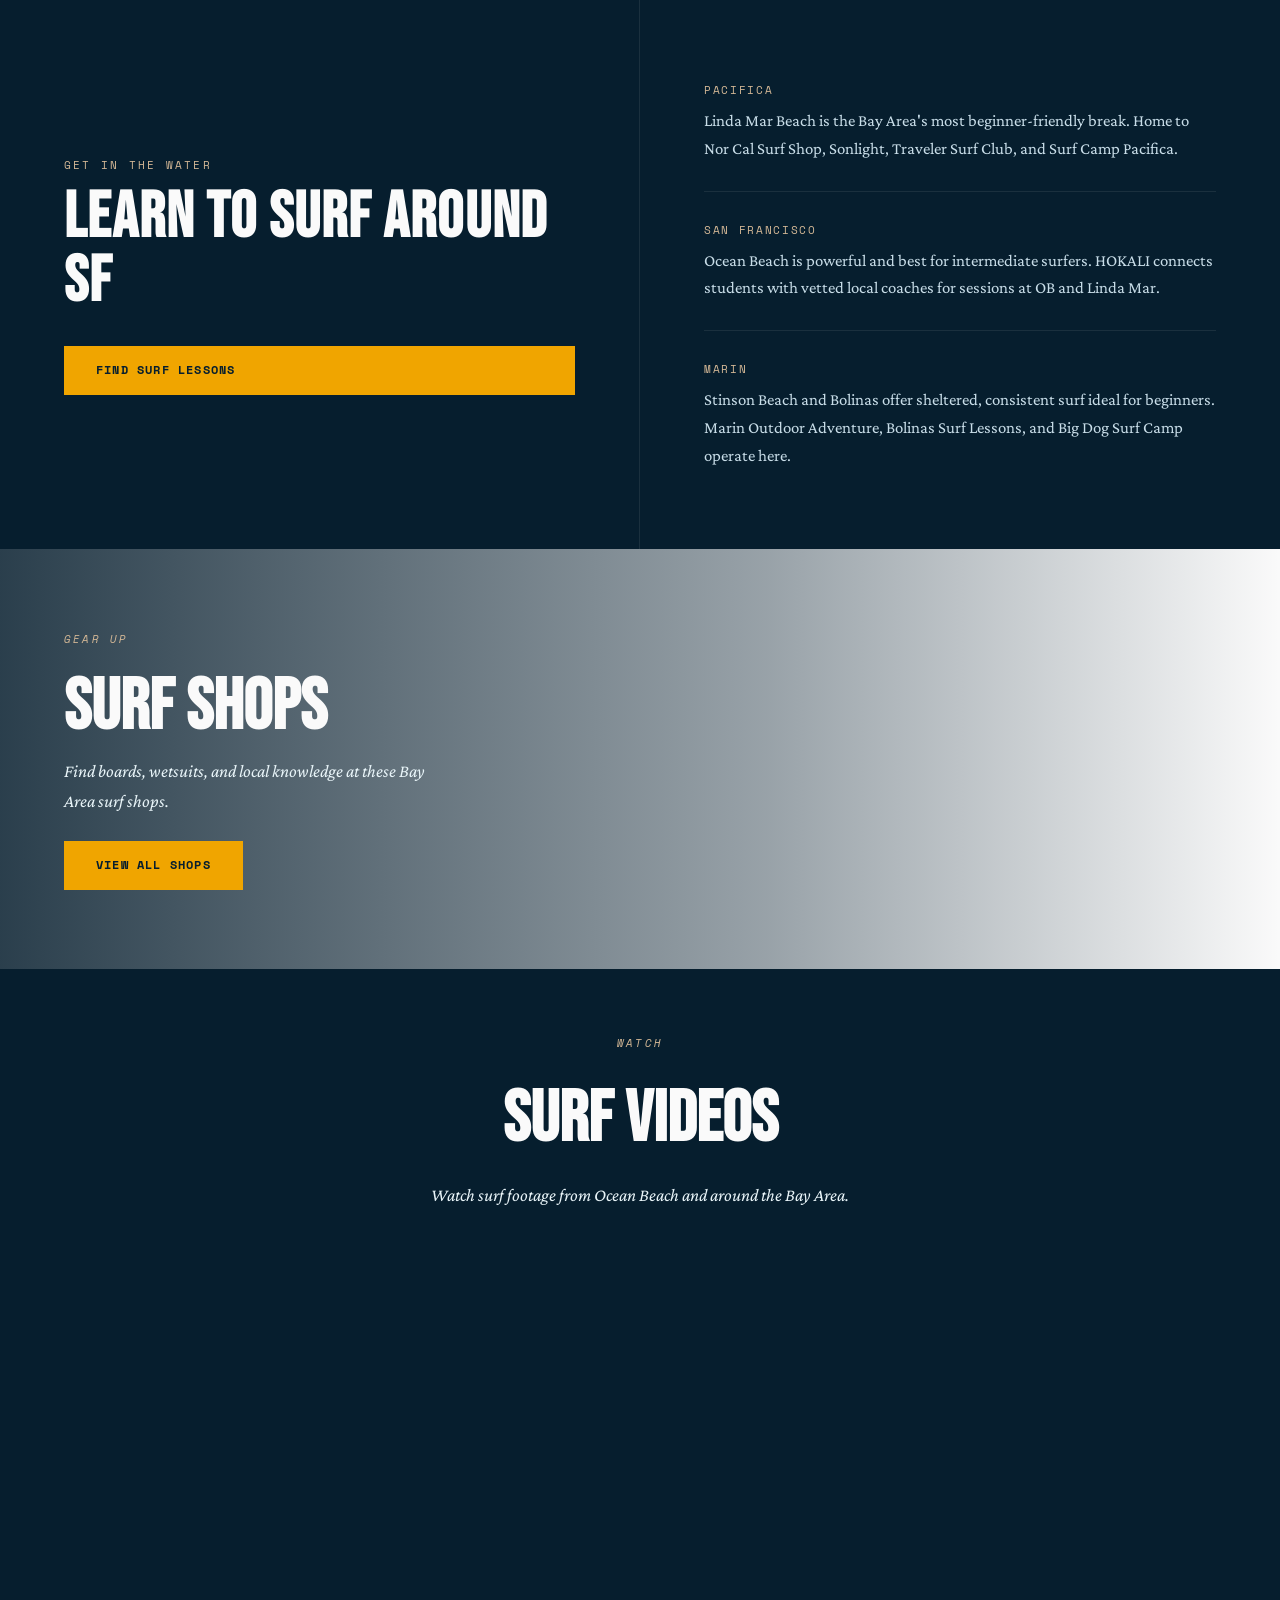
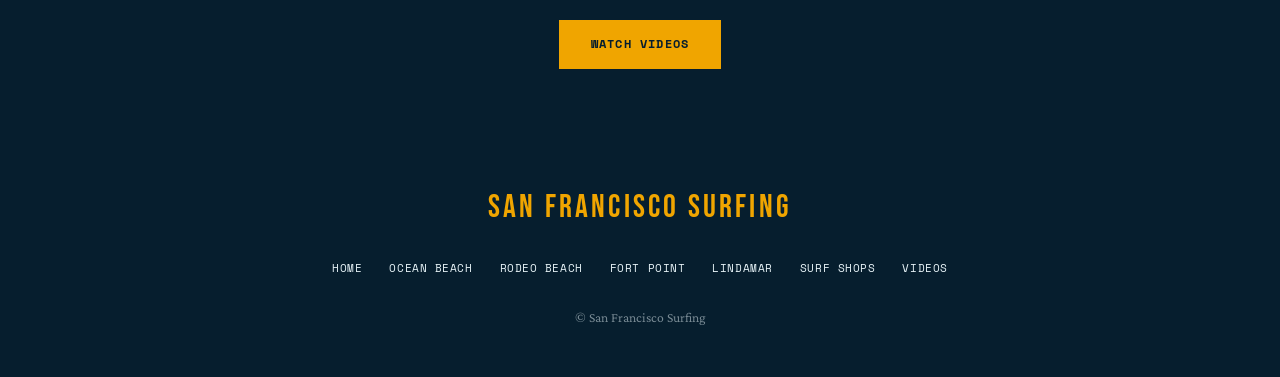
==== commit b60197be: "update homepage" ====
--- a/index.html
+++ b/index.html
@@ -104,6 +104,14 @@
   <p class="section-label" style="color: var(--sand);">Watch</p>
   <h2>Surf Videos</h2>
   <p>Watch surf footage from Ocean Beach and around the Bay Area.</p>
+  <div class="video-grid" style="margin: 2rem 0;">
+    <div class="video-embed">
+      <iframe src="https://www.youtube.com/embed/l2GVLWns4O8" allowfullscreen title="Ocean Beach Surfing"></iframe>
+    </div>
+    <div class="video-embed">
+      <iframe src="https://www.youtube.com/embed/uaeamUAN8gU" allowfullscreen title="Fort Point Surfing"></iframe>
+    </div>
+  </div>
   <a href="videos.html" class="btn btn-primary">Watch Videos</a>
 </div>
 
--- a/css/styles.css
+++ b/css/styles.css
@@ -763,6 +763,183 @@
 
 .ob-lesson-link:hover { color: var(--sun); }
 
+/* BUOY WIDGET */
+.buoy-widget {
+  background: var(--deep);
+  color: var(--foam);
+  padding: 2.5rem;
+  margin-bottom: 1.25rem;
+}
+
+.buoy-loading {
+  display: flex;
+  align-items: center;
+  gap: 0.5rem;
+  padding: 1rem 0;
+}
+
+.buoy-loading-dot {
+  width: 7px;
+  height: 7px;
+  background: var(--wave);
+  border-radius: 50%;
+  animation: buoyPulse 1.2s ease-in-out infinite;
+}
+.buoy-loading-dot:nth-child(2) { animation-delay: 0.2s; }
+.buoy-loading-dot:nth-child(3) { animation-delay: 0.4s; }
+
+@keyframes buoyPulse {
+  0%, 80%, 100% { opacity: 0.3; transform: scale(0.8); }
+  40% { opacity: 1; transform: scale(1); }
+}
+
+.buoy-loading-text {
+  font-family: 'Space Mono', monospace;
+  font-size: 0.65rem;
+  letter-spacing: 0.1em;
+  text-transform: uppercase;
+  color: var(--sand);
+  margin-left: 0.5rem;
+}
+
+.buoy-stats {
+  display: grid;
+  grid-template-columns: repeat(6, 1fr);
+  gap: 0;
+  margin-bottom: 2rem;
+  border-bottom: 1px solid rgba(255,255,255,0.1);
+  padding-bottom: 2rem;
+}
+
+.buoy-stat {
+  text-align: center;
+  padding: 0 1rem;
+  border-right: 1px solid rgba(255,255,255,0.08);
+}
+.buoy-stat:first-child { padding-left: 0; }
+.buoy-stat:last-child  { border-right: none; padding-right: 0; }
+
+.buoy-stat-value {
+  font-family: 'Bebas Neue', sans-serif;
+  font-size: 2.2rem;
+  letter-spacing: 0.04em;
+  color: var(--sun);
+  line-height: 1;
+  margin-bottom: 0.4rem;
+}
+
+.buoy-stat-label {
+  font-family: 'Space Mono', monospace;
+  font-size: 0.6rem;
+  letter-spacing: 0.12em;
+  text-transform: uppercase;
+  color: var(--sand);
+  opacity: 0.75;
+}
+
+.buoy-summary {
+  font-family: 'Crimson Pro', Georgia, serif;
+  font-size: 1.15rem;
+  font-style: italic;
+  line-height: 1.7;
+  color: #c8dde8;
+  margin-bottom: 1.5rem;
+}
+
+.buoy-meta {
+  font-family: 'Space Mono', monospace;
+  font-size: 0.6rem;
+  letter-spacing: 0.08em;
+  text-transform: uppercase;
+  color: rgba(232,244,248,0.35);
+  display: flex;
+  gap: 0.5rem;
+  align-items: center;
+}
+
+.buoy-meta-sep { opacity: 0.5; }
+
+.buoy-error {
+  font-family: 'Crimson Pro', Georgia, serif;
+  font-style: italic;
+  color: var(--sand);
+  padding: 1rem 0;
+}
+
+@media (max-width: 768px) {
+  .buoy-widget { padding: 1.5rem; }
+  .buoy-stats { grid-template-columns: repeat(3, 1fr); gap: 1.5rem 0; border-bottom: none; padding-bottom: 0; margin-bottom: 1.5rem; }
+  .buoy-stat { border-right: none; padding: 0; }
+  .buoy-stat-value { font-size: 1.8rem; }
+}
+
+/* OB CONDITIONS SECTION */
+.ob-conditions-section {
+  max-width: 1100px;
+  margin: 0 auto;
+  padding: 4rem 2rem;
+  border-top: 1px solid var(--foam);
+}
+
+.ob-conditions-section h2 { margin-bottom: 0.5rem; }
+
+.ob-conditions-intro {
+  font-style: italic;
+  color: #666;
+  margin-bottom: 2rem;
+  font-size: 1.05rem;
+}
+
+.ob-conditions-embed {
+  width: 100%;
+  border: 1px solid var(--foam);
+  overflow: hidden;
+  margin-bottom: 1.25rem;
+  background: var(--foam);
+  min-height: 500px;
+}
+
+.ob-conditions-cta {
+  display: grid;
+  grid-template-columns: 1fr 1fr;
+  gap: 1rem;
+}
+
+.ob-conditions-link {
+  display: flex;
+  flex-direction: column;
+  justify-content: center;
+  background: var(--deep);
+  color: var(--foam);
+  text-decoration: none;
+  padding: 1.25rem 1.5rem;
+  transition: background 0.2s;
+}
+
+.ob-conditions-link:hover { background: var(--ocean); }
+
+.ob-conditions-link-label {
+  font-family: 'Space Mono', monospace;
+  font-size: 0.72rem;
+  letter-spacing: 0.06em;
+  text-transform: uppercase;
+  color: var(--sand);
+  margin-bottom: 0.3rem;
+}
+
+.ob-conditions-link-sub {
+  font-family: 'Crimson Pro', Georgia, serif;
+  font-size: 0.95rem;
+  font-style: italic;
+  color: #8ab0c0;
+}
+
+@media (max-width: 768px) {
+  .ob-conditions-cta { grid-template-columns: 1fr; }
+  .ob-conditions-embed { min-height: 400px; }
+  .ob-conditions-embed iframe { height: 400px; }
+}
+
 /* OB VIDEOS SECTION */
 .ob-videos-section {
   max-width: 1100px;
